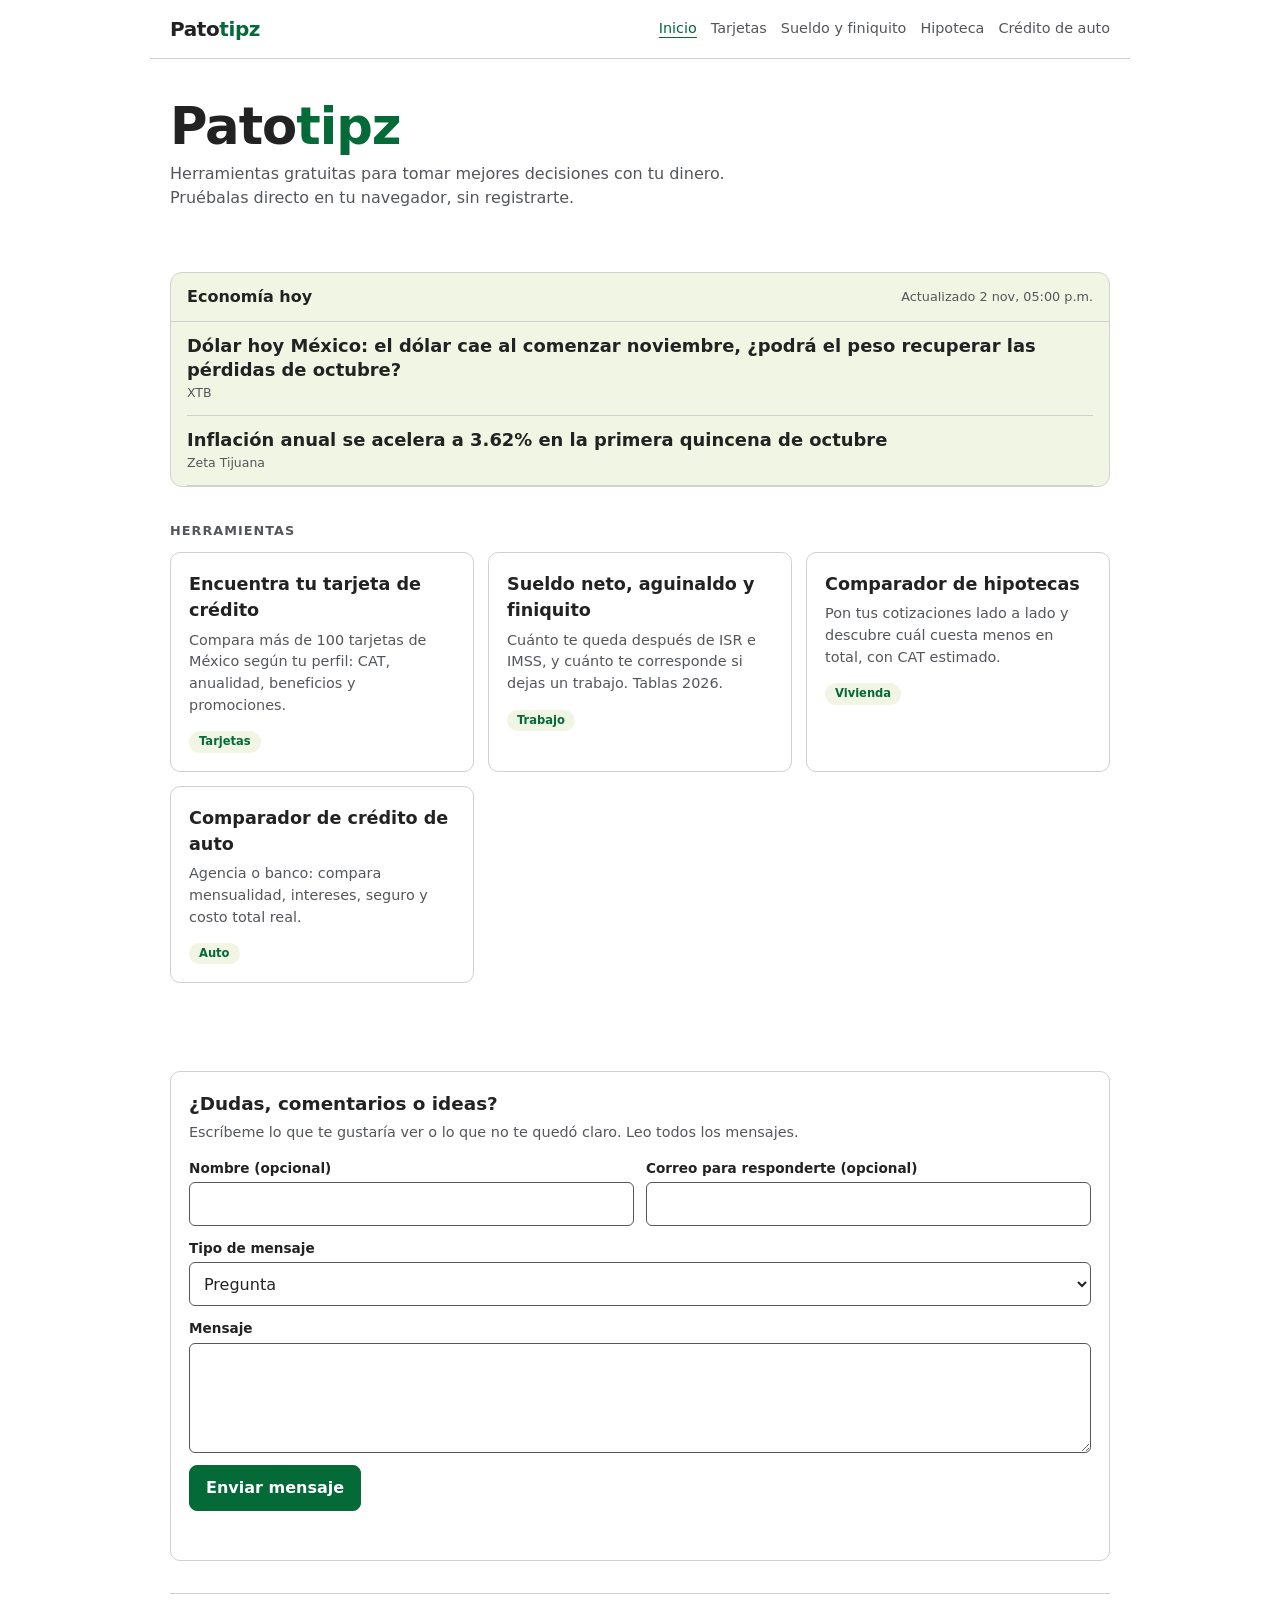
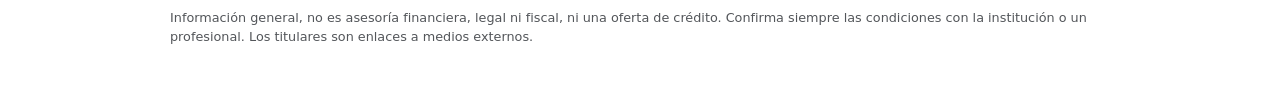
==== index.html @ 2246d5e2 "Add files via upload" ====
<!DOCTYPE html>
<html lang="es">
<head>
<meta charset="utf-8">
<meta name="viewport" content="width=device-width, initial-scale=1">
<title>Patotipz</title>
<meta name="description" content="Herramientas gratuitas de finanzas personales para México: tarjetas de crédito, sueldo neto, finiquito, hipoteca y crédito de auto.">
<link rel="stylesheet" href="assets/site.css">
<link rel="stylesheet" href="assets/widgets.css">
<style>
.hero{padding:10px 0 6px}
.hero h1{font-size:clamp(2.1rem,6vw,3.2rem)}
.hero h1 span{color:var(--deep)}
.sec{margin:34px 0 0}
.sec>h2{font-size:.8rem;text-transform:uppercase;letter-spacing:.08em;color:var(--muted);margin:0 0 12px}
.grid{display:grid;gap:14px;grid-template-columns:repeat(auto-fill,minmax(250px,1fr))}
a.tool{display:block;border:1px solid var(--line);border-radius:10px;padding:18px;text-decoration:none;color:inherit;background:var(--bg);transition:border-color .15s,transform .15s}
a.tool:hover{border-color:var(--deep);transform:translateY(-2px)}
a.tool h3{margin:0 0 6px;font-size:1.1rem}
a.tool p{margin:0 0 12px;color:var(--muted);font-size:.9rem}
.news{border:1px solid var(--line);border-radius:12px;background:var(--surface);overflow:hidden}
.news-h{display:flex;align-items:center;justify-content:space-between;gap:10px;flex-wrap:wrap;padding:12px 16px;border-bottom:1px solid var(--line)}
.news-h h2{margin:0;font-size:1rem}
.news-h .meta{display:flex;align-items:center;gap:12px;flex-wrap:wrap;font-size:.8rem;color:var(--muted)}
.news-h .btn{padding:4px 12px;min-height:36px;font-size:.85rem}
.prompter{height:230px;overflow:hidden;position:relative;padding:0 16px;-webkit-mask-image:linear-gradient(transparent,#000 14%,#000 86%,transparent);mask-image:linear-gradient(transparent,#000 14%,#000 86%,transparent)}
.prompter ul{list-style:none;margin:0;padding:0;animation:pscroll var(--dur,60s) linear infinite}
.prompter.paused ul,.prompter:hover ul,.prompter:focus-within ul{animation-play-state:paused}
@keyframes pscroll{from{transform:translateY(0)}to{transform:translateY(-50%)}}
.prompter li{padding:12px 0;border-bottom:1px solid var(--line)}
.prompter a{font-size:1.12rem;font-weight:600;text-decoration:none;color:var(--ink);line-height:1.35;display:block}
.prompter a:hover{color:var(--deep);text-decoration:underline}
.prompter small{display:block;color:var(--muted);font-size:.78rem;margin-top:2px}
@media (prefers-reduced-motion:reduce){.prompter{height:auto;max-height:260px;overflow-y:auto;-webkit-mask-image:none;mask-image:none}.prompter ul[aria-hidden=true]{display:none}}
</style>
</head>
<body>
<header class="site-h">
  <a class="brand" href="index.html">Pato<span>tipz</span></a>
  <nav aria-label="Principal">
    <a href="index.html" aria-current="page">Inicio</a><a href="tarjetas.html">Tarjetas</a><a href="sueldo.html">Sueldo y finiquito</a><a href="hipoteca.html">Hipoteca</a><a href="auto.html">Crédito de auto</a>
  </nav>
</header>
<main>
  <div class="hero">
    <h1>Pato<span>tipz</span></h1>
    <p class="lead">Herramientas gratuitas para tomar mejores decisiones con tu dinero. Pruébalas directo en tu navegador, sin registrarte.</p>
  </div>

  <section class="sec" aria-labelledby="news-t">
    <div class="news">
      <div class="news-h">
        <h2 id="news-t">Economía hoy</h2>
        <div class="meta"><span id="news-upd">Cargando titulares…</span><button class="btn ghost" id="news-toggle" type="button" aria-pressed="false">Pausar</button></div>
      </div>
      <div class="prompter" id="prompter" role="region" aria-label="Titulares de economía en México"></div>
    </div>
  </section>

  <section class="sec" aria-labelledby="tools-t">
    <h2 id="tools-t">Herramientas</h2>
    <div class="grid">
      <a class="tool" href="tarjetas.html"><h3>Encuentra tu tarjeta de crédito</h3><p>Compara más de 100 tarjetas de México según tu perfil: CAT, anualidad, beneficios y promociones.</p><span class="tag">Tarjetas</span></a>
      <a class="tool" href="sueldo.html"><h3>Sueldo neto, aguinaldo y finiquito</h3><p>Cuánto te queda después de ISR e IMSS, y cuánto te corresponde si dejas un trabajo. Tablas 2026.</p><span class="tag">Trabajo</span></a>
      <a class="tool" href="hipoteca.html"><h3>Comparador de hipotecas</h3><p>Pon tus cotizaciones lado a lado y descubre cuál cuesta menos en total, con CAT estimado.</p><span class="tag">Vivienda</span></a>
      <a class="tool" href="auto.html"><h3>Comparador de crédito de auto</h3><p>Agencia o banco: compara mensualidad, intereses, seguro y costo total real.</p><span class="tag">Auto</span></a>
    </div>
  </section>
</main>
<div id="comments"></div>
<footer class="site-f"><p>Información general, no es asesoría financiera, legal ni fiscal, ni una oferta de crédito. Confirma siempre las condiciones con la institución o un profesional. Los titulares son enlaces a medios externos.</p></footer>
<script src="assets/config.js"></script>
<script src="assets/site.js"></script>
<script>
(function () {
  var box = document.getElementById('prompter'), upd = document.getElementById('news-upd'), tg = document.getElementById('news-toggle');
  function fmt(iso) { var d = new Date(iso); return isNaN(d) ? '' : d.toLocaleString('es-MX', { day: 'numeric', month: 'short', hour: '2-digit', minute: '2-digit' }); }
  function list(items, hidden) {
    var ul = PTZ.el('ul', hidden ? { 'aria-hidden': 'true' } : {});
    items.forEach(function (n) {
      var url = /^https?:\/\//.test(n.url) ? n.url : '#';
      var a = PTZ.el('a', { href: url, target: '_blank', rel: 'noopener noreferrer', text: n.title });
      if (hidden) a.tabIndex = -1;
      var meta = [n.source, n.published ? fmt(n.published) : ''].filter(Boolean).join(' · ');
      ul.appendChild(PTZ.el('li', {}, [a, PTZ.el('small', { text: meta })]));
    });
    return ul;
  }
  function paint(data) {
    var items = (data && data.items) || [];
    if (!items.length) { upd.textContent = 'Sin titulares por ahora'; return; }
    box.textContent = '';
    upd.textContent = data.updated ? 'Actualizado ' + fmt(data.updated) : '';
    if (items.length < 4) { box.style.height = 'auto'; box.style.webkitMaskImage = 'none'; box.style.maskImage = 'none'; var one = list(items, false); one.style.animation = 'none'; box.appendChild(one); tg.hidden = true; return; }
    box.appendChild(list(items, false)); box.appendChild(list(items, true));
    box.querySelectorAll('ul').forEach(function (u) { u.style.setProperty('--dur', Math.max(40, items.length * 7) + 's'); });
    // un solo bloque de animación: ambos <ul> se mueven juntos dentro de un contenedor
    var wrap = PTZ.el('div', { style: 'animation:inherit' });
    var uls = Array.prototype.slice.call(box.querySelectorAll('ul')); uls.forEach(function (u) { u.style.animation = 'none'; wrap.appendChild(u); });
    wrap.className = 'scroller'; box.appendChild(wrap);
    wrap.style.animation = 'pscroll ' + Math.max(40, items.length * 7) + 's linear infinite';
    upd.textContent = data.updated ? 'Actualizado ' + fmt(data.updated) : '';
  }
  fetch('data/news.json', { cache: 'no-store' }).then(function (r) { if (!r.ok) throw 0; return r.json(); }).then(paint)
    .catch(function () { upd.textContent = 'No se pudieron cargar los titulares'; });
  tg.addEventListener('click', function () {
    var p = box.classList.toggle('paused'); tg.setAttribute('aria-pressed', p); tg.textContent = p ? 'Reanudar' : 'Pausar';
    var s = box.querySelector('.scroller'); if (s) s.style.animationPlayState = p ? 'paused' : 'running';
  });
  box.addEventListener('mouseenter', function () { var s = box.querySelector('.scroller'); if (s) s.style.animationPlayState = 'paused'; });
  box.addEventListener('mouseleave', function () { var s = box.querySelector('.scroller'); if (s && !box.classList.contains('paused')) s.style.animationPlayState = 'running'; });
  box.addEventListener('focusin', function () { var s = box.querySelector('.scroller'); if (s) s.style.animationPlayState = 'paused'; });
  box.addEventListener('focusout', function () { var s = box.querySelector('.scroller'); if (s && !box.classList.contains('paused')) s.style.animationPlayState = 'running'; });
  PTZ.mountComments(document.getElementById('comments'), 'Inicio');
})();
</script>
</body>
</html>
---- assets/site.css ----
:root{--bg:#FFFFFF;--surface:#F1F6E4;--panel:#F7F7F5;--ink:#222222;--muted:#53565A;--line:#D0D0CE;--deep:#046A38;--green:#86BC25;--focus:#0076A8;--warn:#8A4B00;--warn-bg:#FFF4E0;--bad:#B3261E;--c1:#046A38;--c2:#0076A8;--c3:#C25B00;--c4:#6B5CA5;color-scheme:light}
@media (prefers-color-scheme:dark){:root{--bg:#0F1A12;--surface:#16251A;--ink:#E6E6E6;--muted:#A7A8AA;--line:#2B3B2F;--deep:#86BC25;--focus:#62B5E5;--warn:#FFC978;--warn-bg:#2B2210;--bad:#FF8A80;--c1:#86BC25;--c2:#62B5E5;--c3:#FFB066;--c4:#B7A8F0;color-scheme:dark}}
*,*::before,*::after{box-sizing:border-box}
html,body{margin:0;background:var(--bg);color:var(--ink);font-family:Aptos,"Segoe UI",system-ui,-apple-system,Helvetica,Arial,sans-serif;line-height:1.5}
a{color:var(--deep)}
a:focus-visible,button:focus-visible,input:focus-visible,select:focus-visible,textarea:focus-visible,summary:focus-visible{outline:2px solid var(--focus);outline-offset:2px}
.site-h{display:flex;align-items:center;justify-content:space-between;gap:12px;flex-wrap:wrap;max-width:980px;margin:0 auto;padding:14px 20px;border-bottom:1px solid var(--line)}
.brand{font-weight:800;font-size:1.25rem;text-decoration:none;color:var(--ink);letter-spacing:-.02em}
.brand span{color:var(--deep)}
.site-h nav{display:flex;gap:4px 14px;flex-wrap:wrap;font-size:.9rem}
.site-h nav a{color:var(--muted);text-decoration:none;padding:4px 0}
.site-h nav a:hover,.site-h nav a[aria-current="page"]{color:var(--deep);text-decoration:underline;text-underline-offset:4px}
main{max-width:980px;margin:0 auto;padding:28px 20px 56px}
h1{font-size:clamp(1.6rem,4vw,2.2rem);line-height:1.15;margin:0 0 6px;letter-spacing:-.02em}
h2{font-size:1.15rem;margin:0 0 10px}
.lead{color:var(--muted);margin:0 0 22px;max-width:62ch}
.tabs{display:flex;gap:6px;flex-wrap:wrap;margin:0 0 18px;border-bottom:1px solid var(--line)}
.tabs button{font:inherit;background:none;border:0;border-bottom:3px solid transparent;padding:10px 14px;cursor:pointer;color:var(--muted);font-weight:600;min-height:44px}
.tabs button[aria-selected="true"]{color:var(--deep);border-bottom-color:var(--deep)}
.grid2{display:grid;gap:20px;grid-template-columns:minmax(0,1fr) minmax(0,1.1fr);align-items:start}
@media (max-width:760px){.grid2{grid-template-columns:1fr}}
.card{border:1px solid var(--line);border-radius:10px;padding:18px;background:var(--bg)}
.card.soft{background:var(--surface);border-color:transparent}
.field{display:flex;flex-direction:column;gap:4px;margin:0 0 12px}
.field label,.field .lab{font-size:.85rem;font-weight:600}
.field small{color:var(--muted);font-size:.78rem}
input[type=number],input[type=text],input[type=email],input[type=date],select,textarea{font:inherit;color:var(--ink);background:var(--bg);border:1px solid var(--muted);border-radius:6px;padding:9px 10px;min-height:44px;width:100%}
textarea{min-height:110px;resize:vertical}
.row2{display:grid;grid-template-columns:1fr 1fr;gap:12px}
@media (max-width:420px){.row2{grid-template-columns:1fr}}
.btn{font:inherit;font-weight:700;border:1px solid var(--deep);background:var(--deep);color:#fff;border-radius:8px;padding:10px 16px;cursor:pointer;min-height:44px}
@media (prefers-color-scheme:dark){.btn{color:#0F1A12}}
.btn.ghost{background:transparent;color:var(--deep)}
.btn:disabled{opacity:.6;cursor:not-allowed}
.big{font-size:clamp(1.8rem,5vw,2.4rem);font-weight:800;color:var(--deep);letter-spacing:-.02em;line-height:1.1}
.kpi-l{font-size:.8rem;color:var(--muted);text-transform:uppercase;letter-spacing:.06em;font-weight:600}
table.t{width:100%;border-collapse:collapse;font-size:.92rem}
table.t th,table.t td{padding:8px 6px;border-bottom:1px solid var(--line);text-align:left;vertical-align:top}
table.t td.n,table.t th.n{text-align:right;font-variant-numeric:tabular-nums;white-space:nowrap}
table.t tr.tot td,table.t tr.tot th{font-weight:800;border-top:2px solid var(--ink);border-bottom:0}
table.t tr.neg td.n{color:var(--bad)}
table.t th[scope=col]{font-size:.8rem;color:var(--muted);font-weight:700}
.tbl-wrap{overflow-x:auto}
.note{font-size:.82rem;color:var(--muted);margin:12px 0 0}
.warn{background:var(--warn-bg);color:var(--warn);border-radius:8px;padding:10px 12px;font-size:.85rem;margin:0 0 14px}
.tag{display:inline-block;font-size:.72rem;background:var(--surface);color:var(--deep);border-radius:999px;padding:2px 10px;font-weight:700}
.tag.best{background:var(--deep);color:#fff}
@media (prefers-color-scheme:dark){.tag.best{color:#0F1A12}}
.actions{display:flex;gap:10px;flex-wrap:wrap;margin-top:14px}
.hidden{display:none!important}
.offers{display:grid;gap:14px;grid-template-columns:repeat(auto-fit,minmax(250px,1fr));margin:0 0 20px}
.offers .card h2{display:flex;justify-content:space-between;align-items:center;gap:8px}
.bars{display:grid;gap:10px;margin:14px 0}
.bar{display:flex;height:26px;border-radius:5px;overflow:hidden;background:var(--line)}
.bar i{display:block;height:100%}
.bar-l{font-size:.82rem;font-weight:600;margin-bottom:3px}
.legend{display:flex;gap:6px 16px;flex-wrap:wrap;font-size:.8rem;color:var(--muted)}
.legend b{display:inline-block;width:12px;height:12px;border-radius:2px;margin-right:5px;vertical-align:-1px}
details.ref{border:1px solid var(--line);border-radius:10px;padding:12px 16px;margin:20px 0}
details.ref summary{cursor:pointer;font-weight:700}
footer.site-f{max-width:980px;margin:0 auto;padding:0 20px 40px;color:var(--muted);font-size:.8rem}
footer.site-f p{border-top:1px solid var(--line);padding-top:14px;margin:0}
@media (prefers-reduced-motion:reduce){*{animation:none!important;transition:none!important}}
---- assets/widgets.css ----
/* Widgets compartidos (comentarios y ventana de correo). Prefijo ptz- para no chocar con estilos de cada página. */
.ptz-box{--w-bg:#fff;--w-ink:#222;--w-muted:#53565A;--w-line:#D0D0CE;--w-deep:#046A38;--w-focus:#0076A8;--w-ok:#046A38;--w-err:#B3261E;max-width:980px;margin:32px auto;padding:0 20px;color:var(--w-ink);font-family:Aptos,"Segoe UI",system-ui,-apple-system,Helvetica,Arial,sans-serif}
@media (prefers-color-scheme:dark){.ptz-box{--w-bg:#0F1A12;--w-ink:#E6E6E6;--w-muted:#A7A8AA;--w-line:#2B3B2F;--w-deep:#86BC25;--w-focus:#62B5E5;--w-ok:#86BC25;--w-err:#FF8A80}}
.ptz-card{border:1px solid var(--w-line);border-radius:10px;padding:18px;background:var(--w-bg)}
.ptz-card h2{margin:0 0 4px;font-size:1.15rem}
.ptz-card p.ptz-sub{margin:0 0 14px;color:var(--w-muted);font-size:.9rem}
.ptz-f{display:flex;flex-direction:column;gap:4px;margin:0 0 12px}
.ptz-f label{font-size:.85rem;font-weight:600}
.ptz-f input,.ptz-f select,.ptz-f textarea,.ptz-dlg input[type=email]{font:inherit;color:var(--w-ink);background:var(--w-bg);border:1px solid var(--w-muted);border-radius:6px;padding:9px 10px;min-height:44px;width:100%}
.ptz-f textarea{min-height:110px;resize:vertical}
.ptz-r{display:grid;gap:12px;grid-template-columns:1fr 1fr}
@media (max-width:560px){.ptz-r{grid-template-columns:1fr}}
.ptz-b{font:inherit;font-weight:700;border:1px solid var(--w-deep);background:var(--w-deep);color:#fff;border-radius:8px;padding:10px 16px;cursor:pointer;min-height:44px}
@media (prefers-color-scheme:dark){.ptz-b{color:#0F1A12}}
.ptz-b.ghost{background:transparent;color:var(--w-deep)}
.ptz-b:disabled{opacity:.6;cursor:not-allowed}
.ptz-box :focus-visible,.ptz-dlg :focus-visible{outline:2px solid var(--w-focus);outline-offset:2px}
.ptz-msg{margin:12px 0 0;font-size:.9rem;min-height:1.3em}
.ptz-msg.ok{color:var(--w-ok)}.ptz-msg.err{color:var(--w-err)}
.ptz-hp{position:absolute;left:-9999px;width:1px;height:1px;overflow:hidden}
.ptz-chk{display:flex;gap:8px;align-items:flex-start;font-size:.85rem;margin:6px 0 12px}
.ptz-chk input{margin-top:3px;width:18px;height:18px;flex:none}
dialog.ptz-dlg{border:1px solid var(--w-line,#D0D0CE);border-radius:12px;padding:20px;max-width:440px;width:calc(100% - 32px);background:#fff;color:#222;font-family:Aptos,"Segoe UI",system-ui,sans-serif;--w-bg:#fff;--w-ink:#222;--w-muted:#53565A;--w-line:#D0D0CE;--w-deep:#046A38;--w-focus:#0076A8;--w-ok:#046A38;--w-err:#B3261E}
@media (prefers-color-scheme:dark){dialog.ptz-dlg{background:#0F1A12;color:#E6E6E6;--w-bg:#0F1A12;--w-ink:#E6E6E6;--w-muted:#A7A8AA;--w-line:#2B3B2F;--w-deep:#86BC25;--w-focus:#62B5E5;--w-ok:#86BC25;--w-err:#FF8A80}}
dialog.ptz-dlg::backdrop{background:rgba(0,0,0,.5)}
.ptz-dlg h2{margin:0 0 6px;font-size:1.15rem}
.ptz-dlg p{margin:0 0 12px;font-size:.9rem;color:var(--w-muted)}
.ptz-dlg .ptz-acts{display:flex;gap:10px;flex-wrap:wrap;margin-top:6px}
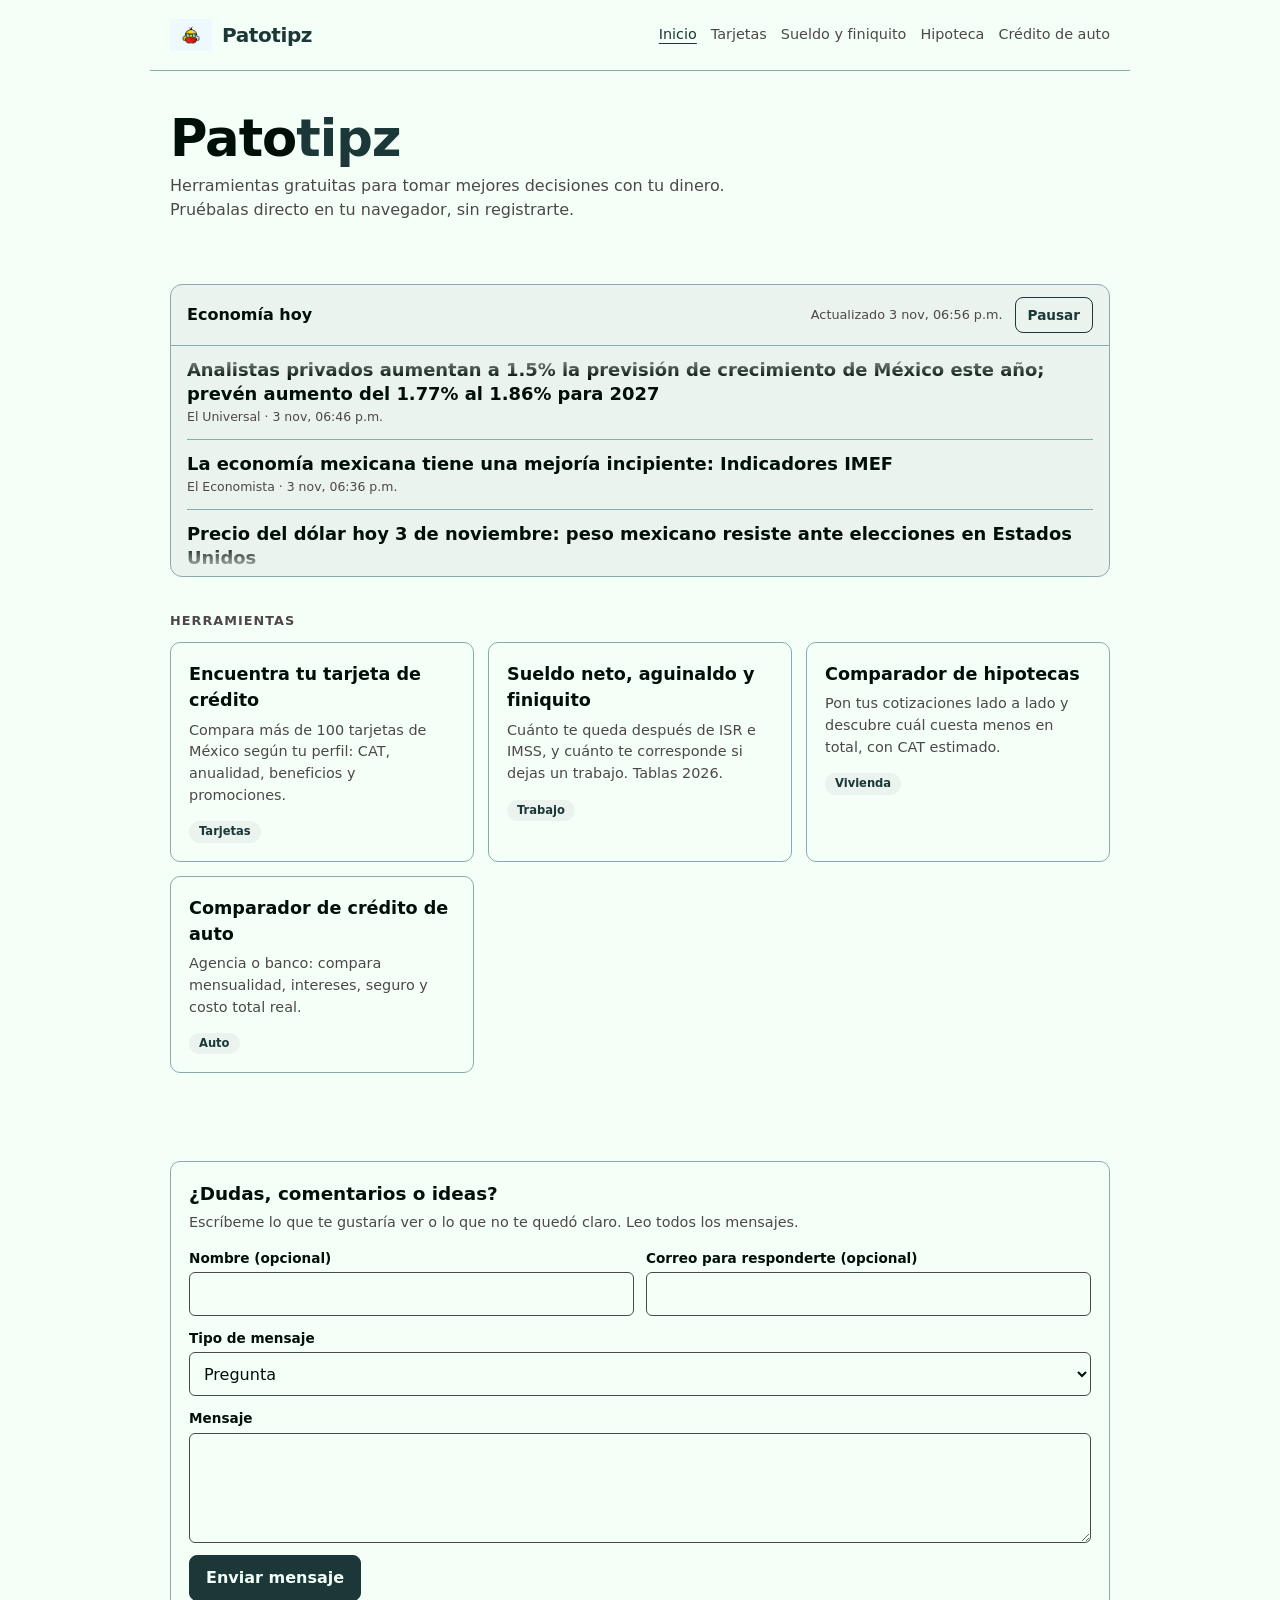
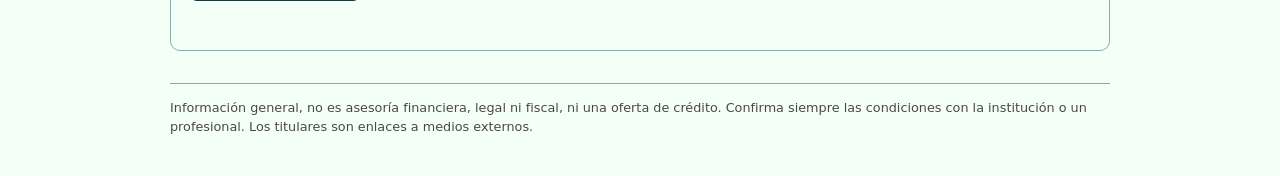
==== commit ffd97946: "Update header with logo and navigation links" ====
--- a/index.html
+++ b/index.html
@@ -36,9 +36,17 @@
 </head>
 <body>
 <header class="site-h">
-  <a class="brand" href="index.html">Pato<span>tipz</span></a>
+  <a class="brand" href="index.html">
+    <img src="assets/duck.png" alt="PatoTipz Logo" class="brand-logo">
+    <span>Pato<span>tipz</span></span>
+  </a>
+
   <nav aria-label="Principal">
-    <a href="index.html" aria-current="page">Inicio</a><a href="tarjetas.html">Tarjetas</a><a href="sueldo.html">Sueldo y finiquito</a><a href="hipoteca.html">Hipoteca</a><a href="auto.html">Crédito de auto</a>
+    <a href="index.html" aria-current="page">Inicio</a>
+    <a href="tarjetas.html">Tarjetas</a>
+    <a href="sueldo.html">Sueldo y finiquito</a>
+    <a href="hipoteca.html">Hipoteca</a>
+    <a href="auto.html">Crédito de auto</a>
   </nav>
 </header>
 <main>
--- a/assets/site.css
+++ b/assets/site.css
@@ -1,63 +1,421 @@
-:root{--bg:#FFFFFF;--surface:#F1F6E4;--panel:#F7F7F5;--ink:#222222;--muted:#53565A;--line:#D0D0CE;--deep:#046A38;--green:#86BC25;--focus:#0076A8;--warn:#8A4B00;--warn-bg:#FFF4E0;--bad:#B3261E;--c1:#046A38;--c2:#0076A8;--c3:#C25B00;--c4:#6B5CA5;color-scheme:light}
-@media (prefers-color-scheme:dark){:root{--bg:#0F1A12;--surface:#16251A;--ink:#E6E6E6;--muted:#A7A8AA;--line:#2B3B2F;--deep:#86BC25;--focus:#62B5E5;--warn:#FFC978;--warn-bg:#2B2210;--bad:#FF8A80;--c1:#86BC25;--c2:#62B5E5;--c3:#FFB066;--c4:#B7A8F0;color-scheme:dark}}
-*,*::before,*::after{box-sizing:border-box}
-html,body{margin:0;background:var(--bg);color:var(--ink);font-family:Aptos,"Segoe UI",system-ui,-apple-system,Helvetica,Arial,sans-serif;line-height:1.5}
-a{color:var(--deep)}
-a:focus-visible,button:focus-visible,input:focus-visible,select:focus-visible,textarea:focus-visible,summary:focus-visible{outline:2px solid var(--focus);outline-offset:2px}
-.site-h{display:flex;align-items:center;justify-content:space-between;gap:12px;flex-wrap:wrap;max-width:980px;margin:0 auto;padding:14px 20px;border-bottom:1px solid var(--line)}
-.brand{font-weight:800;font-size:1.25rem;text-decoration:none;color:var(--ink);letter-spacing:-.02em}
-.brand span{color:var(--deep)}
-.site-h nav{display:flex;gap:4px 14px;flex-wrap:wrap;font-size:.9rem}
-.site-h nav a{color:var(--muted);text-decoration:none;padding:4px 0}
-.site-h nav a:hover,.site-h nav a[aria-current="page"]{color:var(--deep);text-decoration:underline;text-underline-offset:4px}
-main{max-width:980px;margin:0 auto;padding:28px 20px 56px}
-h1{font-size:clamp(1.6rem,4vw,2.2rem);line-height:1.15;margin:0 0 6px;letter-spacing:-.02em}
-h2{font-size:1.15rem;margin:0 0 10px}
-.lead{color:var(--muted);margin:0 0 22px;max-width:62ch}
-.tabs{display:flex;gap:6px;flex-wrap:wrap;margin:0 0 18px;border-bottom:1px solid var(--line)}
-.tabs button{font:inherit;background:none;border:0;border-bottom:3px solid transparent;padding:10px 14px;cursor:pointer;color:var(--muted);font-weight:600;min-height:44px}
-.tabs button[aria-selected="true"]{color:var(--deep);border-bottom-color:var(--deep)}
-.grid2{display:grid;gap:20px;grid-template-columns:minmax(0,1fr) minmax(0,1.1fr);align-items:start}
-@media (max-width:760px){.grid2{grid-template-columns:1fr}}
-.card{border:1px solid var(--line);border-radius:10px;padding:18px;background:var(--bg)}
-.card.soft{background:var(--surface);border-color:transparent}
-.field{display:flex;flex-direction:column;gap:4px;margin:0 0 12px}
-.field label,.field .lab{font-size:.85rem;font-weight:600}
-.field small{color:var(--muted);font-size:.78rem}
-input[type=number],input[type=text],input[type=email],input[type=date],select,textarea{font:inherit;color:var(--ink);background:var(--bg);border:1px solid var(--muted);border-radius:6px;padding:9px 10px;min-height:44px;width:100%}
-textarea{min-height:110px;resize:vertical}
-.row2{display:grid;grid-template-columns:1fr 1fr;gap:12px}
-@media (max-width:420px){.row2{grid-template-columns:1fr}}
-.btn{font:inherit;font-weight:700;border:1px solid var(--deep);background:var(--deep);color:#fff;border-radius:8px;padding:10px 16px;cursor:pointer;min-height:44px}
-@media (prefers-color-scheme:dark){.btn{color:#0F1A12}}
-.btn.ghost{background:transparent;color:var(--deep)}
-.btn:disabled{opacity:.6;cursor:not-allowed}
-.big{font-size:clamp(1.8rem,5vw,2.4rem);font-weight:800;color:var(--deep);letter-spacing:-.02em;line-height:1.1}
-.kpi-l{font-size:.8rem;color:var(--muted);text-transform:uppercase;letter-spacing:.06em;font-weight:600}
-table.t{width:100%;border-collapse:collapse;font-size:.92rem}
-table.t th,table.t td{padding:8px 6px;border-bottom:1px solid var(--line);text-align:left;vertical-align:top}
-table.t td.n,table.t th.n{text-align:right;font-variant-numeric:tabular-nums;white-space:nowrap}
-table.t tr.tot td,table.t tr.tot th{font-weight:800;border-top:2px solid var(--ink);border-bottom:0}
-table.t tr.neg td.n{color:var(--bad)}
-table.t th[scope=col]{font-size:.8rem;color:var(--muted);font-weight:700}
-.tbl-wrap{overflow-x:auto}
-.note{font-size:.82rem;color:var(--muted);margin:12px 0 0}
-.warn{background:var(--warn-bg);color:var(--warn);border-radius:8px;padding:10px 12px;font-size:.85rem;margin:0 0 14px}
-.tag{display:inline-block;font-size:.72rem;background:var(--surface);color:var(--deep);border-radius:999px;padding:2px 10px;font-weight:700}
-.tag.best{background:var(--deep);color:#fff}
-@media (prefers-color-scheme:dark){.tag.best{color:#0F1A12}}
-.actions{display:flex;gap:10px;flex-wrap:wrap;margin-top:14px}
-.hidden{display:none!important}
-.offers{display:grid;gap:14px;grid-template-columns:repeat(auto-fit,minmax(250px,1fr));margin:0 0 20px}
-.offers .card h2{display:flex;justify-content:space-between;align-items:center;gap:8px}
-.bars{display:grid;gap:10px;margin:14px 0}
-.bar{display:flex;height:26px;border-radius:5px;overflow:hidden;background:var(--line)}
-.bar i{display:block;height:100%}
-.bar-l{font-size:.82rem;font-weight:600;margin-bottom:3px}
-.legend{display:flex;gap:6px 16px;flex-wrap:wrap;font-size:.8rem;color:var(--muted)}
-.legend b{display:inline-block;width:12px;height:12px;border-radius:2px;margin-right:5px;vertical-align:-1px}
-details.ref{border:1px solid var(--line);border-radius:10px;padding:12px 16px;margin:20px 0}
-details.ref summary{cursor:pointer;font-weight:700}
-footer.site-f{max-width:980px;margin:0 auto;padding:0 20px 40px;color:var(--muted);font-size:.8rem}
-footer.site-f p{border-top:1px solid var(--line);padding-top:14px;margin:0}
-@media (prefers-reduced-motion:reduce){*{animation:none!important;transition:none!important}}
+:root {
+  --bg: #F4FFF8;
+  --surface: #EAF3EE;
+  --panel: #FFFFFF;
+  --ink: #000F08;
+  --muted: #4D4847;
+  --line: #8BAAAD;
+  --deep: #1C3738;
+  --green: #8BAAAD;
+  --focus: #1C3738;
+  --warn: #805000;
+  --warn-bg: #FFF2D9;
+  --bad: #B3261E;
+  --c1: #1C3738;
+  --c2: #8BAAAD;
+  --c3: #4D4847;
+  --c4: #000F08;
+  --button-ink: #F4FFF8;
+  --tag-ink: #F4FFF8;
+  color-scheme: light;
+}
+
+@media (prefers-color-scheme: dark) {
+  :root {
+    --bg: #000F08;
+    --surface: #1C3738;
+    --panel: #1C3738;
+    --ink: #F4FFF8;
+    --muted: #8BAAAD;
+    --line: #4D4847;
+    --deep: #8BAAAD;
+    --green: #8BAAAD;
+    --focus: #F4FFF8;
+    --warn: #FFD08A;
+    --warn-bg: #332714;
+    --bad: #FF8A80;
+    --c1: #8BAAAD;
+    --c2: #F4FFF8;
+    --c3: #B8A49B;
+    --c4: #4D4847;
+    --button-ink: #000F08;
+    --tag-ink: #000F08;
+    color-scheme: dark;
+  }
+}
+
+*, *::before, *::after {
+  box-sizing: border-box;
+}
+
+html, body {
+  margin: 0;
+  background: var(--bg);
+  color: var(--ink);
+  font-family: Aptos, "Segoe UI", system-ui, -apple-system, Helvetica, Arial, sans-serif;
+  line-height: 1.5;
+}
+
+a { color: var(--deep); }
+
+a:focus-visible, button:focus-visible, input:focus-visible,
+select:focus-visible, textarea:focus-visible, summary:focus-visible {
+  outline: 2px solid var(--focus);
+  outline-offset: 2px;
+}
+
+.site-h {
+  display: flex;
+  align-items: center;
+  justify-content: space-between;
+  gap: 12px;
+  flex-wrap: wrap;
+  max-width: 980px;
+  margin: 0 auto;
+  padding: 14px 20px;
+  border-bottom: 1px solid var(--line);
+}
+
+.brand {
+  display: flex;
+  align-items: center;
+  gap: 10px;
+  font-weight: 800;
+  font-size: 1.25rem;
+  text-decoration: none;
+  color: var(--ink);
+  letter-spacing: -.02em;
+}
+
+.brand span {
+  color: var(--deep);
+}
+
+.brand-logo {
+  width: 42px;
+  height: 42px;
+  object-fit: contain;
+  display: block;
+}
+
+.site-h nav {
+  display: flex;
+  gap: 4px 14px;
+  flex-wrap: wrap;
+  font-size: .9rem;
+}
+
+.site-h nav a {
+  color: var(--muted);
+  text-decoration: none;
+  padding: 4px 0;
+}
+
+.site-h nav a:hover,
+.site-h nav a[aria-current="page"] {
+  color: var(--deep);
+  text-decoration: underline;
+  text-underline-offset: 4px;
+}
+
+main {
+  max-width: 980px;
+  margin: 0 auto;
+  padding: 28px 20px 56px;
+}
+
+h1 {
+  font-size: clamp(1.6rem, 4vw, 2.2rem);
+  line-height: 1.15;
+  margin: 0 0 6px;
+  letter-spacing: -.02em;
+}
+
+h2 { font-size: 1.15rem; margin: 0 0 10px; }
+
+.lead {
+  color: var(--muted);
+  margin: 0 0 22px;
+  max-width: 62ch;
+}
+
+.tabs {
+  display: flex;
+  gap: 6px;
+  flex-wrap: wrap;
+  margin: 0 0 18px;
+  border-bottom: 1px solid var(--line);
+}
+
+.tabs button {
+  font: inherit;
+  background: none;
+  border: 0;
+  border-bottom: 3px solid transparent;
+  padding: 10px 14px;
+  cursor: pointer;
+  color: var(--muted);
+  font-weight: 600;
+  min-height: 44px;
+}
+
+.tabs button[aria-selected="true"] {
+  color: var(--deep);
+  border-bottom-color: var(--deep);
+}
+
+.grid2 {
+  display: grid;
+  gap: 20px;
+  grid-template-columns: minmax(0, 1fr) minmax(0, 1.1fr);
+  align-items: start;
+}
+
+@media (max-width: 760px) {
+  .grid2 { grid-template-columns: 1fr; }
+}
+
+.card {
+  border: 1px solid var(--line);
+  border-radius: 10px;
+  padding: 18px;
+  background: var(--panel);
+}
+
+.card.soft {
+  background: var(--surface);
+  border-color: transparent;
+}
+
+.field {
+  display: flex;
+  flex-direction: column;
+  gap: 4px;
+  margin: 0 0 12px;
+}
+
+.field label, .field .lab {
+  font-size: .85rem;
+  font-weight: 600;
+}
+
+.field small {
+  color: var(--muted);
+  font-size: .78rem;
+}
+
+input[type=number], input[type=text], input[type=email],
+input[type=date], select, textarea {
+  font: inherit;
+  color: var(--ink);
+  background: var(--panel);
+  border: 1px solid var(--muted);
+  border-radius: 6px;
+  padding: 9px 10px;
+  min-height: 44px;
+  width: 100%;
+}
+
+textarea { min-height: 110px; resize: vertical; }
+
+.row2 {
+  display: grid;
+  grid-template-columns: 1fr 1fr;
+  gap: 12px;
+}
+
+@media (max-width: 420px) {
+  .row2 { grid-template-columns: 1fr; }
+}
+
+.btn {
+  font: inherit;
+  font-weight: 700;
+  border: 1px solid var(--deep);
+  background: var(--deep);
+  color: var(--button-ink);
+  border-radius: 8px;
+  padding: 10px 16px;
+  cursor: pointer;
+  min-height: 44px;
+}
+
+.btn.ghost {
+  background: transparent;
+  color: var(--deep);
+}
+
+.btn:disabled { opacity: .6; cursor: not-allowed; }
+
+.big {
+  font-size: clamp(1.8rem, 5vw, 2.4rem);
+  font-weight: 800;
+  color: var(--deep);
+  letter-spacing: -.02em;
+  line-height: 1.1;
+}
+
+.kpi-l {
+  font-size: .8rem;
+  color: var(--muted);
+  text-transform: uppercase;
+  letter-spacing: .06em;
+  font-weight: 600;
+}
+
+table.t {
+  width: 100%;
+  border-collapse: collapse;
+  font-size: .92rem;
+}
+
+table.t th, table.t td {
+  padding: 8px 6px;
+  border-bottom: 1px solid var(--line);
+  text-align: left;
+  vertical-align: top;
+}
+
+table.t td.n, table.t th.n {
+  text-align: right;
+  font-variant-numeric: tabular-nums;
+  white-space: nowrap;
+}
+
+table.t tr.tot td, table.t tr.tot th {
+  font-weight: 800;
+  border-top: 2px solid var(--ink);
+  border-bottom: 0;
+}
+
+table.t tr.neg td.n { color: var(--bad); }
+
+table.t th[scope=col] {
+  font-size: .8rem;
+  color: var(--muted);
+  font-weight: 700;
+}
+
+.tbl-wrap { overflow-x: auto; }
+
+.note {
+  font-size: .82rem;
+  color: var(--muted);
+  margin: 12px 0 0;
+}
+
+.warn {
+  background: var(--warn-bg);
+  color: var(--warn);
+  border-radius: 8px;
+  padding: 10px 12px;
+  font-size: .85rem;
+  margin: 0 0 14px;
+}
+
+.tag {
+  display: inline-block;
+  font-size: .72rem;
+  background: var(--surface);
+  color: var(--deep);
+  border-radius: 999px;
+  padding: 2px 10px;
+  font-weight: 700;
+}
+
+.tag.best {
+  background: var(--deep);
+  color: var(--tag-ink);
+}
+
+.actions {
+  display: flex;
+  gap: 10px;
+  flex-wrap: wrap;
+  margin-top: 14px;
+}
+
+.hidden { display: none !important; }
+
+.offers {
+  display: grid;
+  gap: 14px;
+  grid-template-columns: repeat(auto-fit, minmax(250px, 1fr));
+  margin: 0 0 20px;
+}
+
+.offers .card h2 {
+  display: flex;
+  justify-content: space-between;
+  align-items: center;
+  gap: 8px;
+}
+
+.bars {
+  display: grid;
+  gap: 10px;
+  margin: 14px 0;
+}
+
+.bar {
+  display: flex;
+  height: 26px;
+  border-radius: 5px;
+  overflow: hidden;
+  background: var(--line);
+}
+
+.bar i { display: block; height: 100%; }
+
+.bar-l {
+  font-size: .82rem;
+  font-weight: 600;
+  margin-bottom: 3px;
+}
+
+.legend {
+  display: flex;
+  gap: 6px 16px;
+  flex-wrap: wrap;
+  font-size: .8rem;
+  color: var(--muted);
+}
+
+.legend b {
+  display: inline-block;
+  width: 12px;
+  height: 12px;
+  border-radius: 2px;
+  margin-right: 5px;
+  vertical-align: -1px;
+}
+
+details.ref {
+  border: 1px solid var(--line);
+  border-radius: 10px;
+  padding: 12px 16px;
+  margin: 20px 0;
+}
+
+details.ref summary { cursor: pointer; font-weight: 700; }
+
+footer.site-f {
+  max-width: 980px;
+  margin: 0 auto;
+  padding: 0 20px 40px;
+  color: var(--muted);
+  font-size: .8rem;
+}
+
+footer.site-f p {
+  border-top: 1px solid var(--line);
+  padding-top: 14px;
+  margin: 0;
+}
+
+@media (prefers-reduced-motion: reduce) {
+  *, *::before, *::after {
+    animation: none !important;
+    transition: none !important;
+  }
+}
--- a/assets/widgets.css
+++ b/assets/widgets.css
@@ -1,28 +1,286 @@
-/* Widgets compartidos (comentarios y ventana de correo). Prefijo ptz- para no chocar con estilos de cada página. */
-.ptz-box{--w-bg:#fff;--w-ink:#222;--w-muted:#53565A;--w-line:#D0D0CE;--w-deep:#046A38;--w-focus:#0076A8;--w-ok:#046A38;--w-err:#B3261E;max-width:980px;margin:32px auto;padding:0 20px;color:var(--w-ink);font-family:Aptos,"Segoe UI",system-ui,-apple-system,Helvetica,Arial,sans-serif}
-@media (prefers-color-scheme:dark){.ptz-box{--w-bg:#0F1A12;--w-ink:#E6E6E6;--w-muted:#A7A8AA;--w-line:#2B3B2F;--w-deep:#86BC25;--w-focus:#62B5E5;--w-ok:#86BC25;--w-err:#FF8A80}}
-.ptz-card{border:1px solid var(--w-line);border-radius:10px;padding:18px;background:var(--w-bg)}
-.ptz-card h2{margin:0 0 4px;font-size:1.15rem}
-.ptz-card p.ptz-sub{margin:0 0 14px;color:var(--w-muted);font-size:.9rem}
-.ptz-f{display:flex;flex-direction:column;gap:4px;margin:0 0 12px}
-.ptz-f label{font-size:.85rem;font-weight:600}
-.ptz-f input,.ptz-f select,.ptz-f textarea,.ptz-dlg input[type=email]{font:inherit;color:var(--w-ink);background:var(--w-bg);border:1px solid var(--w-muted);border-radius:6px;padding:9px 10px;min-height:44px;width:100%}
-.ptz-f textarea{min-height:110px;resize:vertical}
-.ptz-r{display:grid;gap:12px;grid-template-columns:1fr 1fr}
-@media (max-width:560px){.ptz-r{grid-template-columns:1fr}}
-.ptz-b{font:inherit;font-weight:700;border:1px solid var(--w-deep);background:var(--w-deep);color:#fff;border-radius:8px;padding:10px 16px;cursor:pointer;min-height:44px}
-@media (prefers-color-scheme:dark){.ptz-b{color:#0F1A12}}
-.ptz-b.ghost{background:transparent;color:var(--w-deep)}
-.ptz-b:disabled{opacity:.6;cursor:not-allowed}
-.ptz-box :focus-visible,.ptz-dlg :focus-visible{outline:2px solid var(--w-focus);outline-offset:2px}
-.ptz-msg{margin:12px 0 0;font-size:.9rem;min-height:1.3em}
-.ptz-msg.ok{color:var(--w-ok)}.ptz-msg.err{color:var(--w-err)}
-.ptz-hp{position:absolute;left:-9999px;width:1px;height:1px;overflow:hidden}
-.ptz-chk{display:flex;gap:8px;align-items:flex-start;font-size:.85rem;margin:6px 0 12px}
-.ptz-chk input{margin-top:3px;width:18px;height:18px;flex:none}
-dialog.ptz-dlg{border:1px solid var(--w-line,#D0D0CE);border-radius:12px;padding:20px;max-width:440px;width:calc(100% - 32px);background:#fff;color:#222;font-family:Aptos,"Segoe UI",system-ui,sans-serif;--w-bg:#fff;--w-ink:#222;--w-muted:#53565A;--w-line:#D0D0CE;--w-deep:#046A38;--w-focus:#0076A8;--w-ok:#046A38;--w-err:#B3261E}
-@media (prefers-color-scheme:dark){dialog.ptz-dlg{background:#0F1A12;color:#E6E6E6;--w-bg:#0F1A12;--w-ink:#E6E6E6;--w-muted:#A7A8AA;--w-line:#2B3B2F;--w-deep:#86BC25;--w-focus:#62B5E5;--w-ok:#86BC25;--w-err:#FF8A80}}
-dialog.ptz-dlg::backdrop{background:rgba(0,0,0,.5)}
-.ptz-dlg h2{margin:0 0 6px;font-size:1.15rem}
-.ptz-dlg p{margin:0 0 12px;font-size:.9rem;color:var(--w-muted)}
-.ptz-dlg .ptz-acts{display:flex;gap:10px;flex-wrap:wrap;margin-top:6px}
+/* Widgets compartidos (comentarios y ventana de correo).
+   Prefijo ptz- para evitar conflictos con estilos de cada página. */
+
+.ptz-box {
+  --w-bg: #F4FFF8;
+  --w-surface: #EAF3EE;
+  --w-ink: #000F08;
+  --w-muted: #4D4847;
+  --w-line: #8BAAAD;
+  --w-deep: #1C3738;
+  --w-focus: #1C3738;
+  --w-ok: #1C3738;
+  --w-err: #B3261E;
+  --w-on-deep: #F4FFF8;
+
+  max-width: 980px;
+  margin: 32px auto;
+  padding: 0 20px;
+  color: var(--w-ink);
+  font-family: Aptos, "Segoe UI", system-ui, -apple-system, Helvetica, Arial, sans-serif;
+}
+
+/* AUTOMATIC DARK MODE */
+@media (prefers-color-scheme: dark) {
+  .ptz-box {
+    --w-bg: #000F08;
+    --w-surface: #1C3738;
+    --w-ink: #F4FFF8;
+    --w-muted: #8BAAAD;
+    --w-line: #4D4847;
+    --w-deep: #8BAAAD;
+    --w-focus: #F4FFF8;
+    --w-ok: #8BAAAD;
+    --w-err: #FF8A80;
+    --w-on-deep: #000F08;
+  }
+}
+
+/* MANUAL THEME SUPPORT */
+:root[data-theme="dark"] .ptz-box {
+  --w-bg: #000F08;
+  --w-surface: #1C3738;
+  --w-ink: #F4FFF8;
+  --w-muted: #8BAAAD;
+  --w-line: #4D4847;
+  --w-deep: #8BAAAD;
+  --w-focus: #F4FFF8;
+  --w-ok: #8BAAAD;
+  --w-err: #FF8A80;
+  --w-on-deep: #000F08;
+}
+
+:root[data-theme="light"] .ptz-box {
+  --w-bg: #F4FFF8;
+  --w-surface: #EAF3EE;
+  --w-ink: #000F08;
+  --w-muted: #4D4847;
+  --w-line: #8BAAAD;
+  --w-deep: #1C3738;
+  --w-focus: #1C3738;
+  --w-ok: #1C3738;
+  --w-err: #B3261E;
+  --w-on-deep: #F4FFF8;
+}
+
+/* CARDS */
+.ptz-card {
+  border: 1px solid var(--w-line);
+  border-radius: 10px;
+  padding: 18px;
+  background: var(--w-bg);
+}
+
+.ptz-card h2 {
+  margin: 0 0 4px;
+  font-size: 1.15rem;
+}
+
+.ptz-card p.ptz-sub {
+  margin: 0 0 14px;
+  color: var(--w-muted);
+  font-size: .9rem;
+}
+
+/* FORMS */
+.ptz-f {
+  display: flex;
+  flex-direction: column;
+  gap: 4px;
+  margin: 0 0 12px;
+}
+
+.ptz-f label {
+  font-size: .85rem;
+  font-weight: 600;
+}
+
+.ptz-f input,
+.ptz-f select,
+.ptz-f textarea,
+.ptz-dlg input[type=email] {
+  font: inherit;
+  color: var(--w-ink);
+  background: var(--w-bg);
+  border: 1px solid var(--w-muted);
+  border-radius: 6px;
+  padding: 9px 10px;
+  min-height: 44px;
+  width: 100%;
+}
+
+.ptz-f textarea {
+  min-height: 110px;
+  resize: vertical;
+}
+
+.ptz-r {
+  display: grid;
+  gap: 12px;
+  grid-template-columns: 1fr 1fr;
+}
+
+@media (max-width: 560px) {
+  .ptz-r {
+    grid-template-columns: 1fr;
+  }
+}
+
+/* BUTTONS */
+.ptz-b {
+  font: inherit;
+  font-weight: 700;
+  border: 1px solid var(--w-deep);
+  background: var(--w-deep);
+  color: var(--w-on-deep);
+  border-radius: 8px;
+  padding: 10px 16px;
+  cursor: pointer;
+  min-height: 44px;
+}
+
+.ptz-b.ghost {
+  background: transparent;
+  color: var(--w-deep);
+}
+
+.ptz-b:disabled {
+  opacity: .6;
+  cursor: not-allowed;
+}
+
+/* ACCESSIBILITY */
+.ptz-box :focus-visible,
+.ptz-dlg :focus-visible {
+  outline: 2px solid var(--w-focus);
+  outline-offset: 2px;
+}
+
+/* STATUS MESSAGES */
+.ptz-msg {
+  margin: 12px 0 0;
+  font-size: .9rem;
+  min-height: 1.3em;
+}
+
+.ptz-msg.ok {
+  color: var(--w-ok);
+}
+
+.ptz-msg.err {
+  color: var(--w-err);
+}
+
+/* HONEYPOT */
+.ptz-hp {
+  position: absolute;
+  left: -9999px;
+  width: 1px;
+  height: 1px;
+  overflow: hidden;
+}
+
+/* CHECKBOX */
+.ptz-chk {
+  display: flex;
+  gap: 8px;
+  align-items: flex-start;
+  font-size: .85rem;
+  margin: 6px 0 12px;
+}
+
+.ptz-chk input {
+  margin-top: 3px;
+  width: 18px;
+  height: 18px;
+  flex: none;
+}
+
+/* DIALOG */
+dialog.ptz-dlg {
+  border: 1px solid var(--w-line);
+  border-radius: 12px;
+  padding: 20px;
+  max-width: 440px;
+  width: calc(100% - 32px);
+  background: var(--w-bg);
+  color: var(--w-ink);
+  font-family: Aptos, "Segoe UI", system-ui, sans-serif;
+
+  --w-bg: #F4FFF8;
+  --w-surface: #EAF3EE;
+  --w-ink: #000F08;
+  --w-muted: #4D4847;
+  --w-line: #8BAAAD;
+  --w-deep: #1C3738;
+  --w-focus: #1C3738;
+  --w-ok: #1C3738;
+  --w-err: #B3261E;
+  --w-on-deep: #F4FFF8;
+}
+
+/* DIALOG AUTOMATIC DARK MODE */
+@media (prefers-color-scheme: dark) {
+  dialog.ptz-dlg {
+    --w-bg: #000F08;
+    --w-surface: #1C3738;
+    --w-ink: #F4FFF8;
+    --w-muted: #8BAAAD;
+    --w-line: #4D4847;
+    --w-deep: #8BAAAD;
+    --w-focus: #F4FFF8;
+    --w-ok: #8BAAAD;
+    --w-err: #FF8A80;
+    --w-on-deep: #000F08;
+  }
+}
+
+/* DIALOG MANUAL DARK MODE */
+:root[data-theme="dark"] dialog.ptz-dlg {
+  --w-bg: #000F08;
+  --w-surface: #1C3738;
+  --w-ink: #F4FFF8;
+  --w-muted: #8BAAAD;
+  --w-line: #4D4847;
+  --w-deep: #8BAAAD;
+  --w-focus: #F4FFF8;
+  --w-ok: #8BAAAD;
+  --w-err: #FF8A80;
+  --w-on-deep: #000F08;
+}
+
+/* DIALOG MANUAL LIGHT MODE */
+:root[data-theme="light"] dialog.ptz-dlg {
+  --w-bg: #F4FFF8;
+  --w-surface: #EAF3EE;
+  --w-ink: #000F08;
+  --w-muted: #4D4847;
+  --w-line: #8BAAAD;
+  --w-deep: #1C3738;
+  --w-focus: #1C3738;
+  --w-ok: #1C3738;
+  --w-err: #B3261E;
+  --w-on-deep: #F4FFF8;
+}
+
+dialog.ptz-dlg::backdrop {
+  background: rgba(0, 15, 8, .65);
+}
+
+.ptz-dlg h2 {
+  margin: 0 0 6px;
+  font-size: 1.15rem;
+}
+
+.ptz-dlg p {
+  margin: 0 0 12px;
+  font-size: .9rem;
+  color: var(--w-muted);
+}
+
+.ptz-dlg .ptz-acts {
+  display: flex;
+  gap: 10px;
+  flex-wrap: wrap;
+  margin-top: 6px;
+}
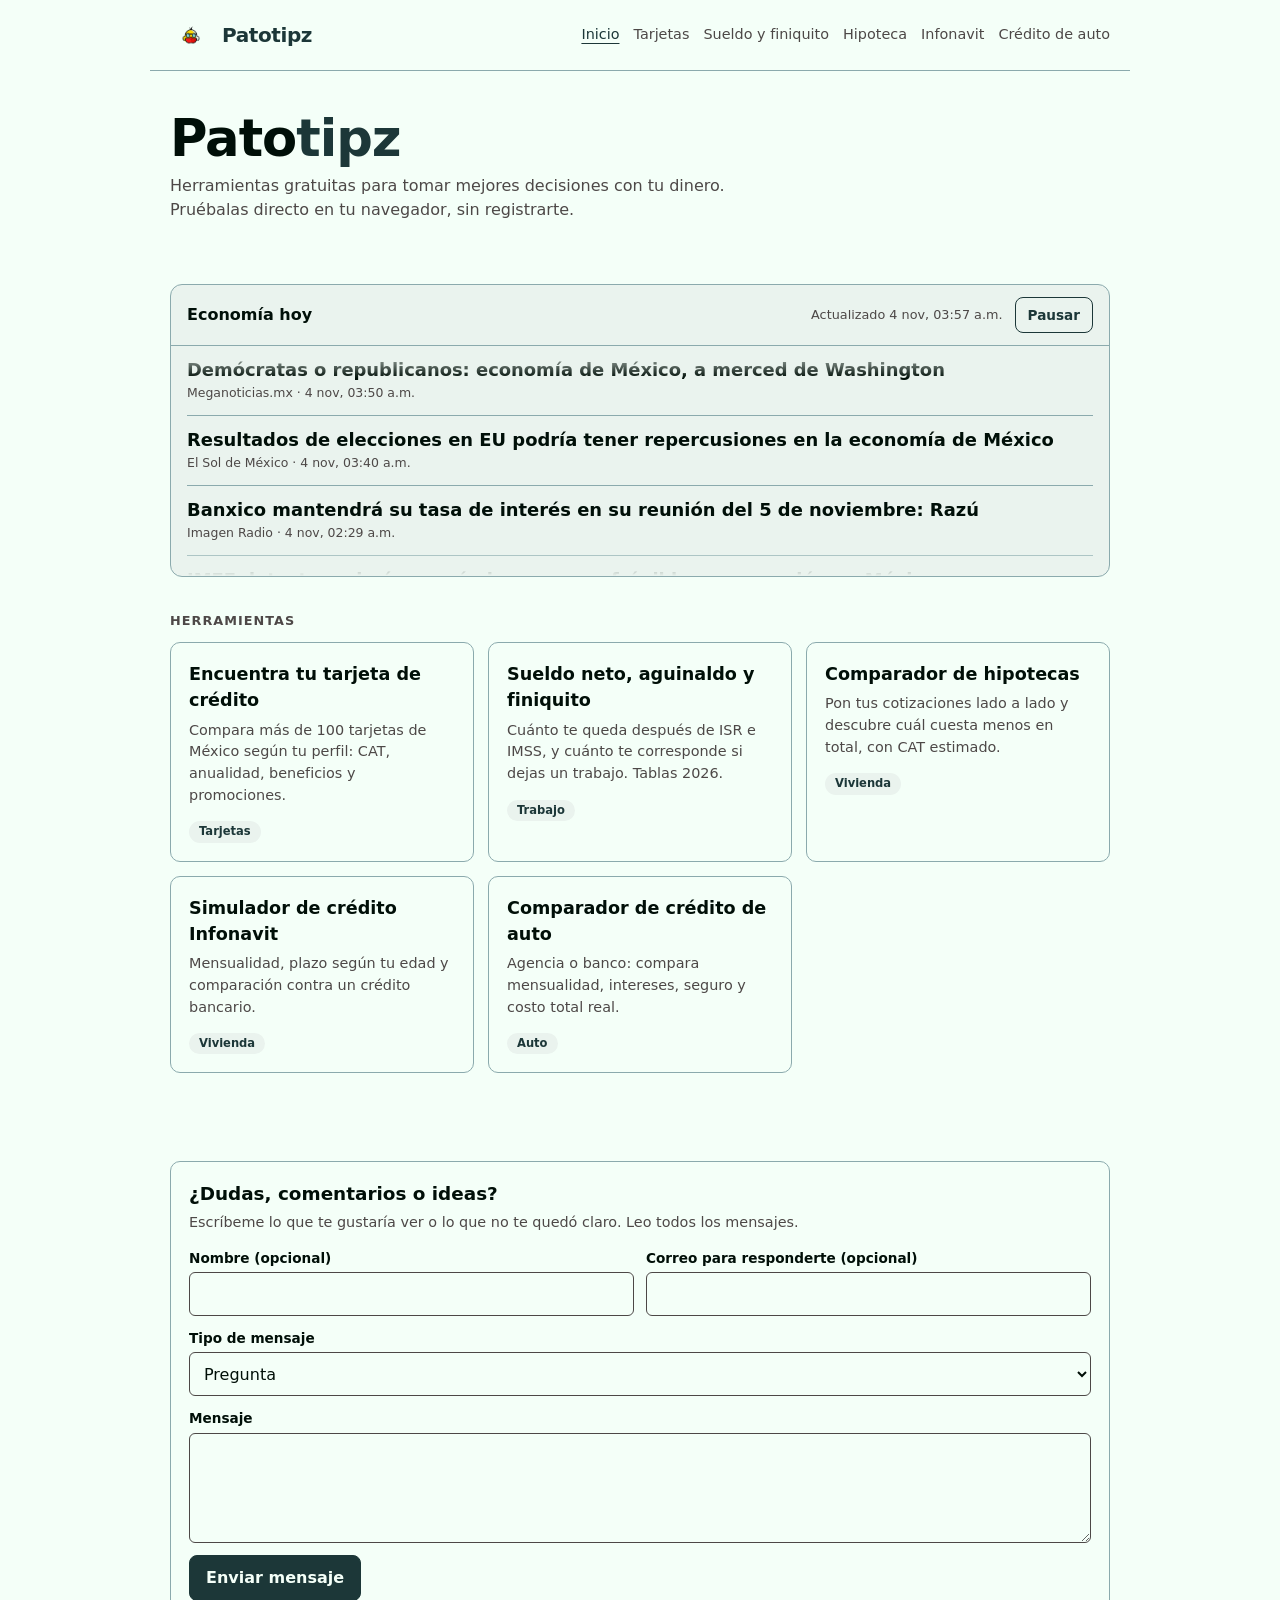
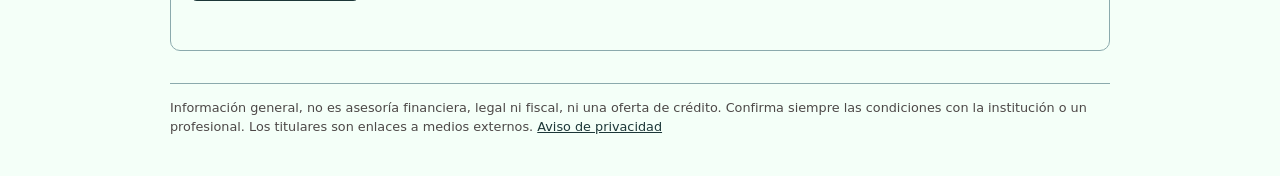
==== commit 1db45b03: "Add files via upload" ====
--- a/index.html
+++ b/index.html
@@ -32,6 +32,11 @@
 .prompter a:hover{color:var(--deep);text-decoration:underline}
 .prompter small{display:block;color:var(--muted);font-size:.78rem;margin-top:2px}
 @media (prefers-reduced-motion:reduce){.prompter{height:auto;max-height:260px;overflow-y:auto;-webkit-mask-image:none;mask-image:none}.prompter ul[aria-hidden=true]{display:none}}
+.ind-grid{display:grid;gap:10px;grid-template-columns:repeat(auto-fit,minmax(150px,1fr))}
+.ind{border:1px solid var(--line);border-radius:10px;padding:12px 14px;background:var(--bg)}
+.ind span{display:block;font-size:.78rem;color:var(--muted);font-weight:600}
+.ind b{display:block;font-size:1.3rem;color:var(--deep);font-variant-numeric:tabular-nums;line-height:1.3}
+.ind small{color:var(--muted);font-size:.74rem}
 </style>
 </head>
 <body>
@@ -46,6 +51,7 @@
     <a href="tarjetas.html">Tarjetas</a>
     <a href="sueldo.html">Sueldo y finiquito</a>
     <a href="hipoteca.html">Hipoteca</a>
+    <a href="infonavit.html">Infonavit</a>
     <a href="auto.html">Crédito de auto</a>
   </nav>
 </header>
@@ -54,6 +60,12 @@
     <h1>Pato<span>tipz</span></h1>
     <p class="lead">Herramientas gratuitas para tomar mejores decisiones con tu dinero. Pruébalas directo en tu navegador, sin registrarte.</p>
   </div>
+
+  <section class="sec" id="ind-sec" aria-labelledby="ind-t" hidden>
+    <h2 id="ind-t">Indicadores</h2>
+    <div class="ind-grid" id="ind-grid"></div>
+    <p class="note" id="ind-note"></p>
+  </section>
 
   <section class="sec" aria-labelledby="news-t">
     <div class="news">
@@ -71,12 +83,13 @@
       <a class="tool" href="tarjetas.html"><h3>Encuentra tu tarjeta de crédito</h3><p>Compara más de 100 tarjetas de México según tu perfil: CAT, anualidad, beneficios y promociones.</p><span class="tag">Tarjetas</span></a>
       <a class="tool" href="sueldo.html"><h3>Sueldo neto, aguinaldo y finiquito</h3><p>Cuánto te queda después de ISR e IMSS, y cuánto te corresponde si dejas un trabajo. Tablas 2026.</p><span class="tag">Trabajo</span></a>
       <a class="tool" href="hipoteca.html"><h3>Comparador de hipotecas</h3><p>Pon tus cotizaciones lado a lado y descubre cuál cuesta menos en total, con CAT estimado.</p><span class="tag">Vivienda</span></a>
+      <a class="tool" href="infonavit.html"><h3>Simulador de crédito Infonavit</h3><p>Mensualidad, plazo según tu edad y comparación contra un crédito bancario.</p><span class="tag">Vivienda</span></a>
       <a class="tool" href="auto.html"><h3>Comparador de crédito de auto</h3><p>Agencia o banco: compara mensualidad, intereses, seguro y costo total real.</p><span class="tag">Auto</span></a>
     </div>
   </section>
 </main>
 <div id="comments"></div>
-<footer class="site-f"><p>Información general, no es asesoría financiera, legal ni fiscal, ni una oferta de crédito. Confirma siempre las condiciones con la institución o un profesional. Los titulares son enlaces a medios externos.</p></footer>
+<footer class="site-f"><p>Información general, no es asesoría financiera, legal ni fiscal, ni una oferta de crédito. Confirma siempre las condiciones con la institución o un profesional. Los titulares son enlaces a medios externos. <a href="privacidad.html">Aviso de privacidad</a></p></footer>
 <script src="assets/config.js"></script>
 <script src="assets/site.js"></script>
 <script>
@@ -122,5 +135,23 @@
   PTZ.mountComments(document.getElementById('comments'), 'Inicio');
 })();
 </script>
+<script>
+(function () {
+  var sec = document.getElementById('ind-sec'), grid = document.getElementById('ind-grid'), note = document.getElementById('ind-note');
+  function fmt(it) {
+    var n = new Intl.NumberFormat('es-MX', { minimumFractionDigits: it.decimals, maximumFractionDigits: it.decimals }).format(it.value);
+    return it.kind === 'mxn' ? '$' + n : n + '%';
+  }
+  function day(iso) { var d = new Date(iso + 'T12:00:00'); return isNaN(d) ? '' : d.toLocaleDateString('es-MX', { day: 'numeric', month: 'short' }); }
+  fetch('data/indicators.json', { cache: 'no-store' }).then(function (r) { if (!r.ok) throw 0; return r.json(); }).then(function (d) {
+    var items = (d && d.items) || []; if (!items.length) return;
+    items.forEach(function (it) {
+      grid.appendChild(PTZ.el('div', { class: 'ind' }, [PTZ.el('span', { text: it.label }), PTZ.el('b', { text: fmt(it) }), PTZ.el('small', { text: day(it.date) })]));
+    });
+    note.textContent = 'Fuente: ' + (d.source || 'Banco de México') + '. Cada dato muestra la fecha de su última publicación.';
+    sec.hidden = false;
+  }).catch(function () {});
+})();
+</script>
 </body>
 </html>
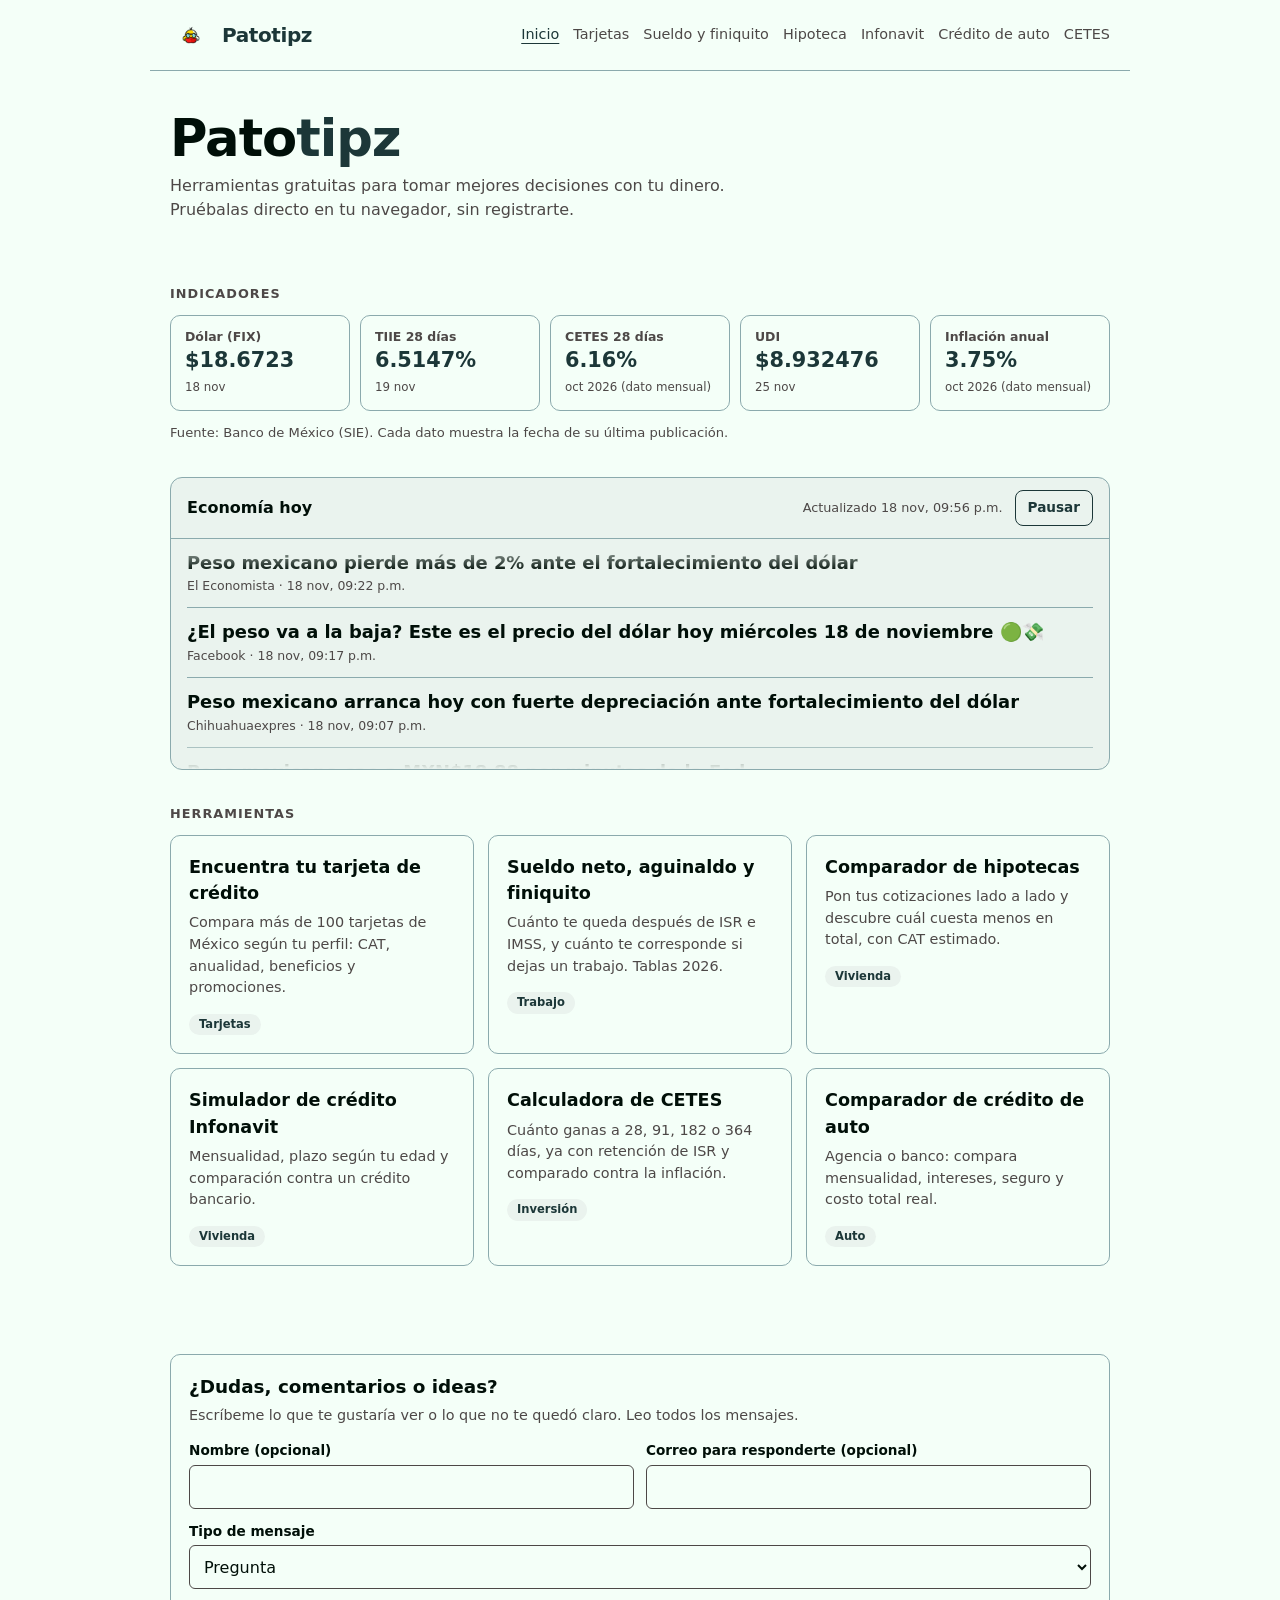
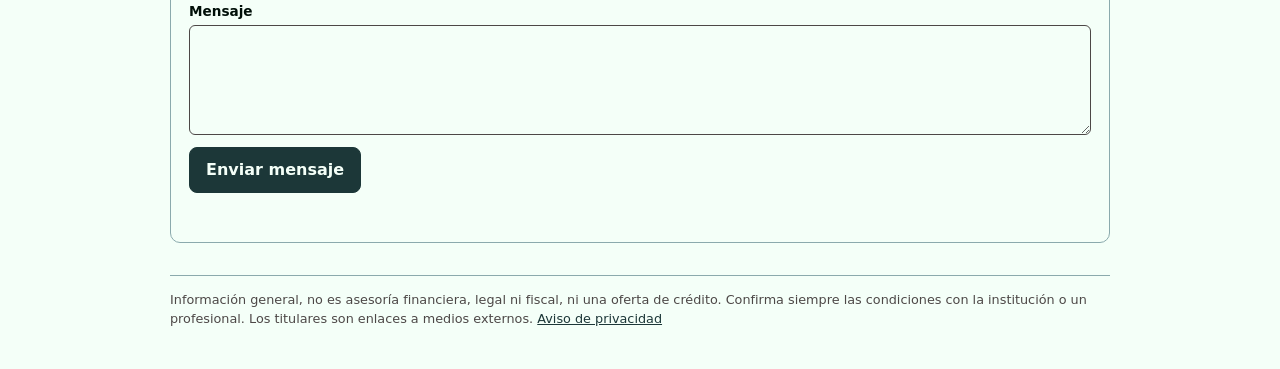
==== commit 1f0d1310: "Add files via upload" ====
--- a/index.html
+++ b/index.html
@@ -4,7 +4,13 @@
 <meta charset="utf-8">
 <meta name="viewport" content="width=device-width, initial-scale=1">
 <title>Patotipz</title>
-<meta name="description" content="Herramientas gratuitas de finanzas personales para México: tarjetas de crédito, sueldo neto, finiquito, hipoteca y crédito de auto.">
+<meta name="description" content="Herramientas gratuitas de finanzas personales para México: tarjetas de crédito, sueldo neto, finiquito, hipoteca crédito de auto y CETES.">
+<link rel="icon" type="image/png" href="assets/duck.png">
+<meta property="og:type" content="website">
+<meta property="og:title" content="Patotipz: herramientas de finanzas personales para México">
+<meta property="og:description" content="Tarjetas, sueldo neto, finiquito, hipoteca, Infonavit, crédito de auto y CETES. Gratis y sin registro.">
+<meta property="og:image" content="https://patotipz.github.io/patotipz/assets/duck.png">
+<meta name="twitter:card" content="summary">
 <link rel="stylesheet" href="assets/site.css">
 <link rel="stylesheet" href="assets/widgets.css">
 <style>
@@ -52,7 +58,7 @@
     <a href="sueldo.html">Sueldo y finiquito</a>
     <a href="hipoteca.html">Hipoteca</a>
     <a href="infonavit.html">Infonavit</a>
-    <a href="auto.html">Crédito de auto</a>
+    <a href="auto.html">Crédito de auto</a><a href="cetes.html">CETES</a>
   </nav>
 </header>
 <main>
@@ -84,6 +90,7 @@
       <a class="tool" href="sueldo.html"><h3>Sueldo neto, aguinaldo y finiquito</h3><p>Cuánto te queda después de ISR e IMSS, y cuánto te corresponde si dejas un trabajo. Tablas 2026.</p><span class="tag">Trabajo</span></a>
       <a class="tool" href="hipoteca.html"><h3>Comparador de hipotecas</h3><p>Pon tus cotizaciones lado a lado y descubre cuál cuesta menos en total, con CAT estimado.</p><span class="tag">Vivienda</span></a>
       <a class="tool" href="infonavit.html"><h3>Simulador de crédito Infonavit</h3><p>Mensualidad, plazo según tu edad y comparación contra un crédito bancario.</p><span class="tag">Vivienda</span></a>
+      <a class="tool" href="cetes.html"><h3>Calculadora de CETES</h3><p>Cuánto ganas a 28, 91, 182 o 364 días, ya con retención de ISR y comparado contra la inflación.</p><span class="tag">Inversión</span></a>
       <a class="tool" href="auto.html"><h3>Comparador de crédito de auto</h3><p>Agencia o banco: compara mensualidad, intereses, seguro y costo total real.</p><span class="tag">Auto</span></a>
     </div>
   </section>
@@ -142,11 +149,16 @@
     var n = new Intl.NumberFormat('es-MX', { minimumFractionDigits: it.decimals, maximumFractionDigits: it.decimals }).format(it.value);
     return it.kind === 'mxn' ? '$' + n : n + '%';
   }
-  function day(iso) { var d = new Date(iso + 'T12:00:00'); return isNaN(d) ? '' : d.toLocaleDateString('es-MX', { day: 'numeric', month: 'short' }); }
+  function day(iso, it) {
+    var d = new Date(iso + 'T12:00:00'); if (isNaN(d)) return '';
+    if (it && (it.id === 'SF282' || it.id === 'SP30578')) return d.toLocaleDateString('es-MX', { month: 'short', year: 'numeric' }).replace('.', '') + ' (dato mensual)';
+    var txt = d.toLocaleDateString('es-MX', { day: 'numeric', month: 'short' });
+    return d > new Date() ? 'vigente al ' + txt : txt;
+  }
   fetch('data/indicators.json', { cache: 'no-store' }).then(function (r) { if (!r.ok) throw 0; return r.json(); }).then(function (d) {
     var items = (d && d.items) || []; if (!items.length) return;
     items.forEach(function (it) {
-      grid.appendChild(PTZ.el('div', { class: 'ind' }, [PTZ.el('span', { text: it.label }), PTZ.el('b', { text: fmt(it) }), PTZ.el('small', { text: day(it.date) })]));
+      grid.appendChild(PTZ.el('div', { class: 'ind' }, [PTZ.el('span', { text: it.label }), PTZ.el('b', { text: fmt(it) }), PTZ.el('small', { text: day(it.date, it) })]));
     });
     note.textContent = 'Fuente: ' + (d.source || 'Banco de México') + '. Cada dato muestra la fecha de su última publicación.';
     sec.hidden = false;
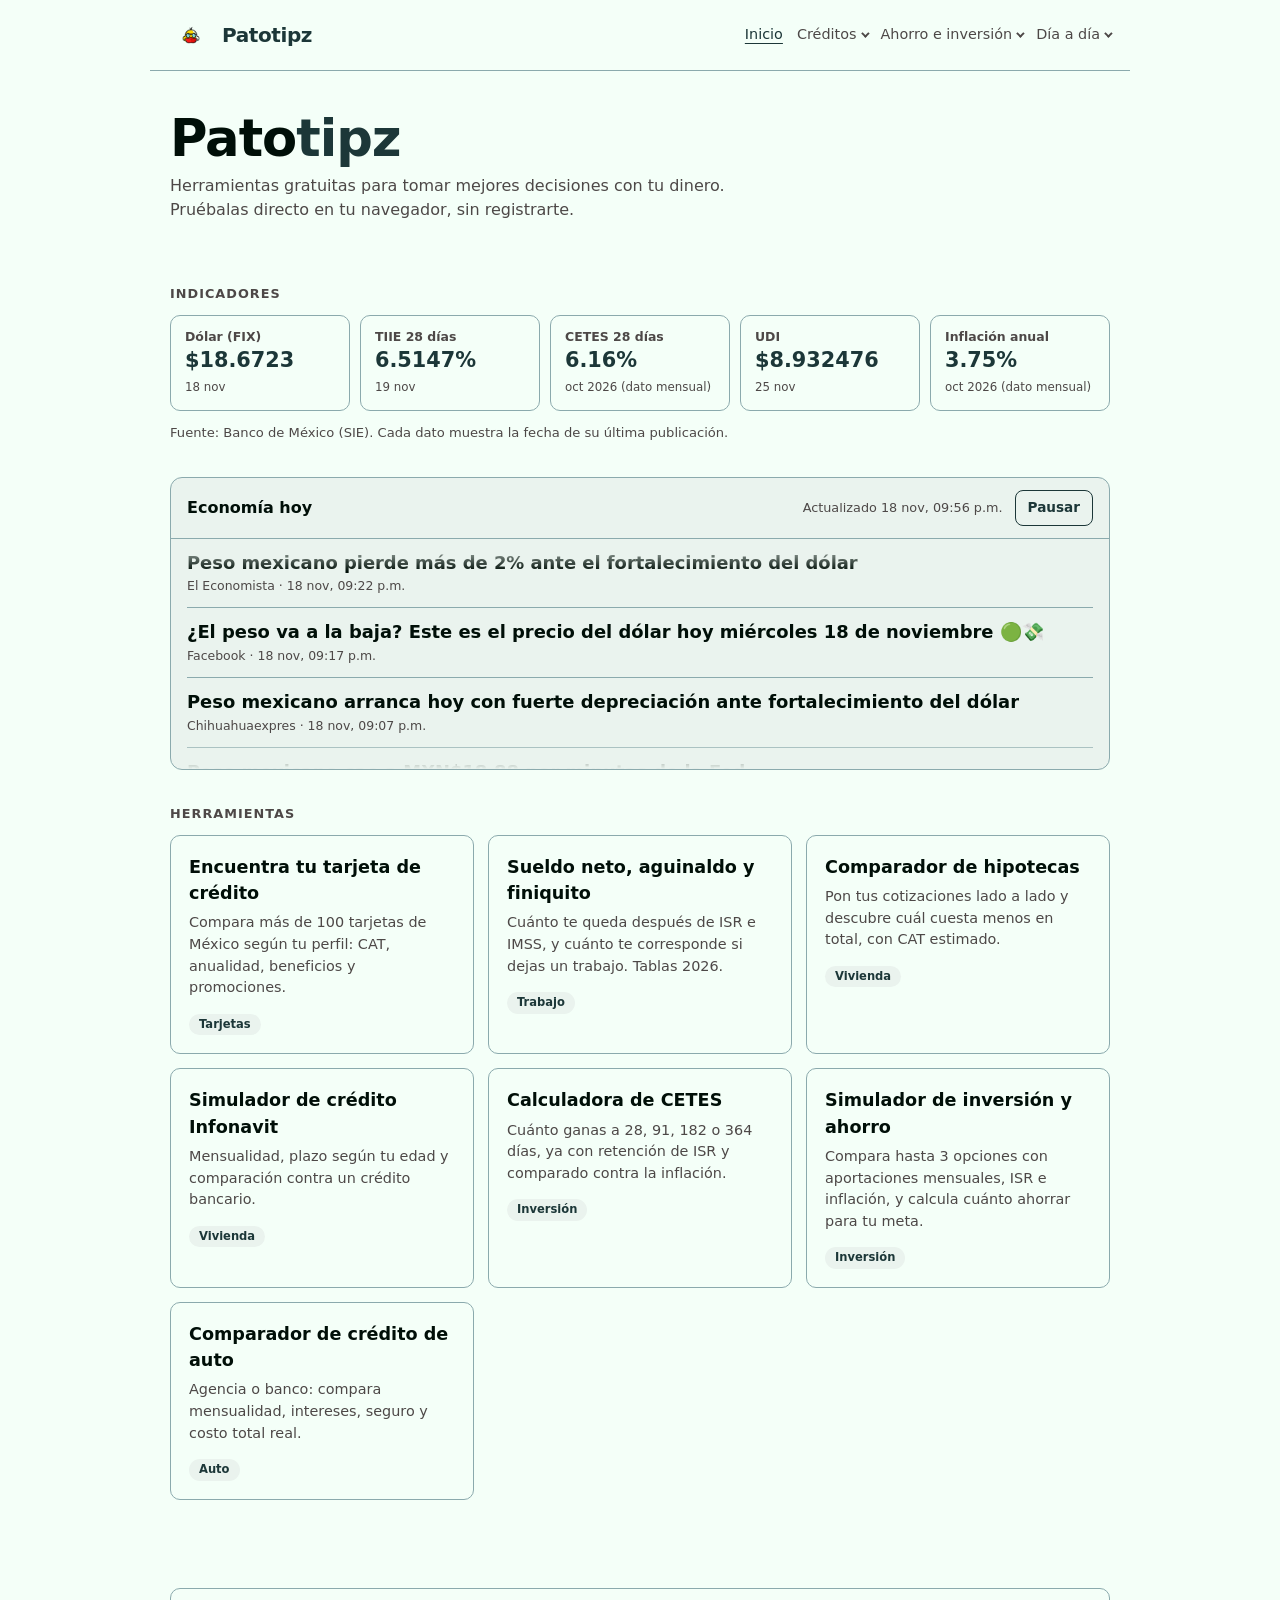
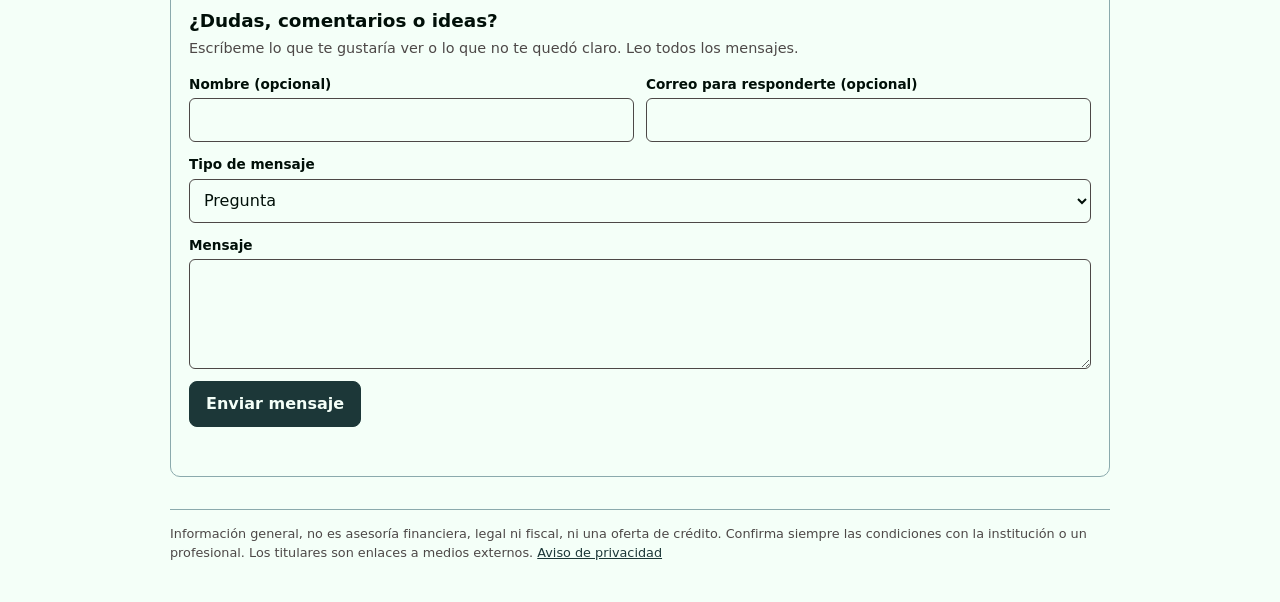
==== commit 36e03c0c: "Add files via upload" ====
--- a/index.html
+++ b/index.html
@@ -13,6 +13,7 @@
 <meta name="twitter:card" content="summary">
 <link rel="stylesheet" href="assets/site.css">
 <link rel="stylesheet" href="assets/widgets.css">
+<link rel="stylesheet" href="assets/nav.css">
 <style>
 .hero{padding:10px 0 6px}
 .hero h1{font-size:clamp(2.1rem,6vw,3.2rem)}
@@ -53,12 +54,7 @@
   </a>
 
   <nav aria-label="Principal">
-    <a href="index.html" aria-current="page">Inicio</a>
-    <a href="tarjetas.html">Tarjetas</a>
-    <a href="sueldo.html">Sueldo y finiquito</a>
-    <a href="hipoteca.html">Hipoteca</a>
-    <a href="infonavit.html">Infonavit</a>
-    <a href="auto.html">Crédito de auto</a><a href="cetes.html">CETES</a>
+    <a href="index.html" aria-current="page">Inicio</a><div class="grp"><button type="button" aria-expanded="false" aria-haspopup="true">Créditos</button><div class="sub"><a href="hipoteca.html">Hipoteca</a><a href="infonavit.html">Infonavit</a><a href="auto.html">Crédito de auto</a></div></div><div class="grp"><button type="button" aria-expanded="false" aria-haspopup="true">Ahorro e inversión</button><div class="sub"><a href="cetes.html">CETES</a><a href="inversion.html">Simulador de inversión</a></div></div><div class="grp"><button type="button" aria-expanded="false" aria-haspopup="true">Día a día</button><div class="sub"><a href="tarjetas.html">Tarjetas de crédito</a><a href="sueldo.html">Sueldo y finiquito</a></div></div>
   </nav>
 </header>
 <main>
@@ -91,6 +87,7 @@
       <a class="tool" href="hipoteca.html"><h3>Comparador de hipotecas</h3><p>Pon tus cotizaciones lado a lado y descubre cuál cuesta menos en total, con CAT estimado.</p><span class="tag">Vivienda</span></a>
       <a class="tool" href="infonavit.html"><h3>Simulador de crédito Infonavit</h3><p>Mensualidad, plazo según tu edad y comparación contra un crédito bancario.</p><span class="tag">Vivienda</span></a>
       <a class="tool" href="cetes.html"><h3>Calculadora de CETES</h3><p>Cuánto ganas a 28, 91, 182 o 364 días, ya con retención de ISR y comparado contra la inflación.</p><span class="tag">Inversión</span></a>
+      <a class="tool" href="inversion.html"><h3>Simulador de inversión y ahorro</h3><p>Compara hasta 3 opciones con aportaciones mensuales, ISR e inflación, y calcula cuánto ahorrar para tu meta.</p><span class="tag">Inversión</span></a>
       <a class="tool" href="auto.html"><h3>Comparador de crédito de auto</h3><p>Agencia o banco: compara mensualidad, intereses, seguro y costo total real.</p><span class="tag">Auto</span></a>
     </div>
   </section>
@@ -165,5 +162,6 @@
   }).catch(function () {});
 })();
 </script>
+<script src="assets/nav.js"></script>
 </body>
 </html>
--- a/assets/nav.css
+++ b/assets/nav.css
@@ -0,0 +1,25 @@
+/* Menú con submenús. Usa las variables de color de site.css. */
+.site-h nav { align-items: center; }
+.site-h nav .grp { position: relative; }
+.site-h nav .grp > button {
+  font: inherit; color: var(--muted); background: none; border: 0; cursor: pointer;
+  padding: 4px 0; display: inline-flex; align-items: center; gap: 4px;
+}
+.site-h nav .grp > button::after { content: ""; width: 6px; height: 6px; border: solid currentColor; border-width: 0 2px 2px 0; transform: rotate(45deg) translateY(-2px); }
+.site-h nav .grp > button:hover, .site-h nav .grp.cur > button, .site-h nav .grp.open > button { color: var(--deep); }
+.site-h nav .grp.cur > button { text-decoration: underline; text-underline-offset: 4px; }
+.site-h nav .sub {
+  display: none; position: absolute; top: 100%; left: -12px; z-index: 20; min-width: 210px;
+  background: var(--panel); border: 1px solid var(--line); border-radius: 10px; padding: 6px; margin-top: 4px;
+  box-shadow: 0 8px 24px rgba(0, 15, 8, .18);
+}
+.site-h nav .grp.open .sub, .site-h nav .grp:hover .sub, .site-h nav .grp:focus-within .sub { display: block; }
+.site-h nav .sub a { display: block; padding: 9px 12px; border-radius: 6px; white-space: nowrap; }
+.site-h nav .sub a:hover { background: var(--surface); text-decoration: none; }
+.site-h nav .sub a[aria-current="page"] { color: var(--deep); font-weight: 700; text-decoration: none; }
+@media (max-width: 640px) {
+  .site-h nav { width: 100%; gap: 2px 16px; }
+  .site-h nav .grp:hover .sub { display: none; }           /* en celular solo abre con toque */
+  .site-h nav .grp.open .sub { display: block; }
+  .site-h nav .sub { min-width: 190px; }
+}
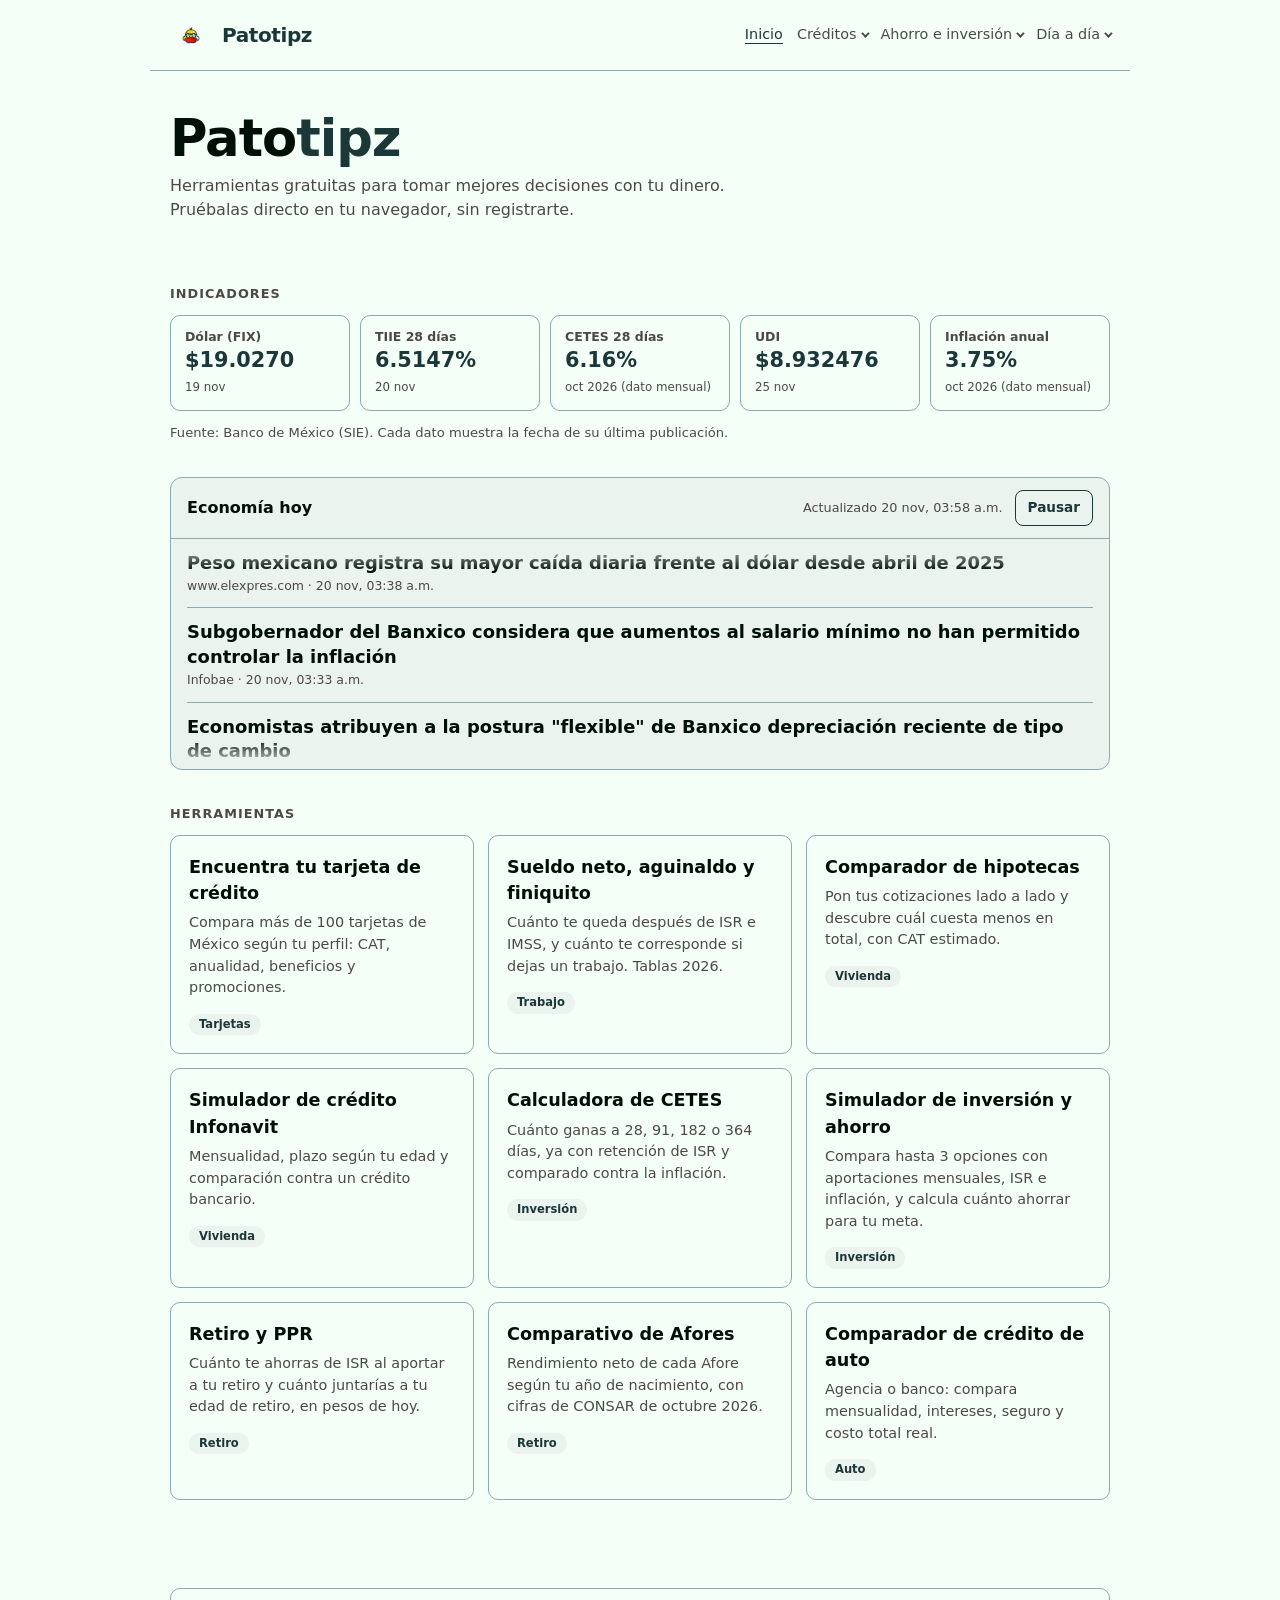
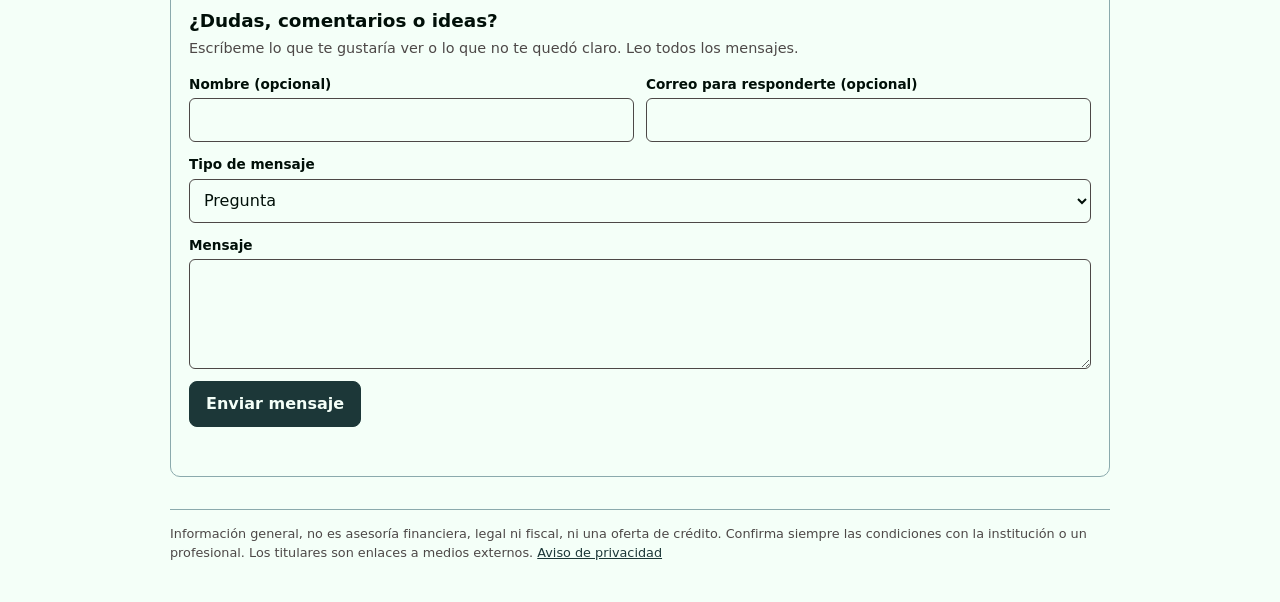
==== commit 835010c8: "Add files via upload" ====
--- a/index.html
+++ b/index.html
@@ -54,7 +54,7 @@
   </a>
 
   <nav aria-label="Principal">
-    <a href="index.html" aria-current="page">Inicio</a><div class="grp"><button type="button" aria-expanded="false" aria-haspopup="true">Créditos</button><div class="sub"><a href="hipoteca.html">Hipoteca</a><a href="infonavit.html">Infonavit</a><a href="auto.html">Crédito de auto</a></div></div><div class="grp"><button type="button" aria-expanded="false" aria-haspopup="true">Ahorro e inversión</button><div class="sub"><a href="cetes.html">CETES</a><a href="inversion.html">Simulador de inversión</a></div></div><div class="grp"><button type="button" aria-expanded="false" aria-haspopup="true">Día a día</button><div class="sub"><a href="tarjetas.html">Tarjetas de crédito</a><a href="sueldo.html">Sueldo y finiquito</a></div></div>
+    <a href="index.html" aria-current="page">Inicio</a><div class="grp"><button type="button" aria-expanded="false" aria-haspopup="true">Créditos</button><div class="sub"><a href="hipoteca.html">Hipoteca</a><a href="infonavit.html">Infonavit</a><a href="auto.html">Crédito de auto</a></div></div><div class="grp"><button type="button" aria-expanded="false" aria-haspopup="true">Ahorro e inversión</button><div class="sub"><a href="cetes.html">CETES</a><a href="inversion.html">Simulador de inversión</a><a href="retiro.html">Retiro y PPR</a><a href="afores.html">Comparativo de Afores</a></div></div><div class="grp"><button type="button" aria-expanded="false" aria-haspopup="true">Día a día</button><div class="sub"><a href="tarjetas.html">Tarjetas de crédito</a><a href="sueldo.html">Sueldo y finiquito</a></div></div>
   </nav>
 </header>
 <main>
@@ -88,6 +88,8 @@
       <a class="tool" href="infonavit.html"><h3>Simulador de crédito Infonavit</h3><p>Mensualidad, plazo según tu edad y comparación contra un crédito bancario.</p><span class="tag">Vivienda</span></a>
       <a class="tool" href="cetes.html"><h3>Calculadora de CETES</h3><p>Cuánto ganas a 28, 91, 182 o 364 días, ya con retención de ISR y comparado contra la inflación.</p><span class="tag">Inversión</span></a>
       <a class="tool" href="inversion.html"><h3>Simulador de inversión y ahorro</h3><p>Compara hasta 3 opciones con aportaciones mensuales, ISR e inflación, y calcula cuánto ahorrar para tu meta.</p><span class="tag">Inversión</span></a>
+      <a class="tool" href="retiro.html"><h3>Retiro y PPR</h3><p>Cuánto te ahorras de ISR al aportar a tu retiro y cuánto juntarías a tu edad de retiro, en pesos de hoy.</p><span class="tag">Retiro</span></a>
+      <a class="tool" href="afores.html"><h3>Comparativo de Afores</h3><p>Rendimiento neto de cada Afore según tu año de nacimiento, con cifras de CONSAR de octubre 2026.</p><span class="tag">Retiro</span></a>
       <a class="tool" href="auto.html"><h3>Comparador de crédito de auto</h3><p>Agencia o banco: compara mensualidad, intereses, seguro y costo total real.</p><span class="tag">Auto</span></a>
     </div>
   </section>
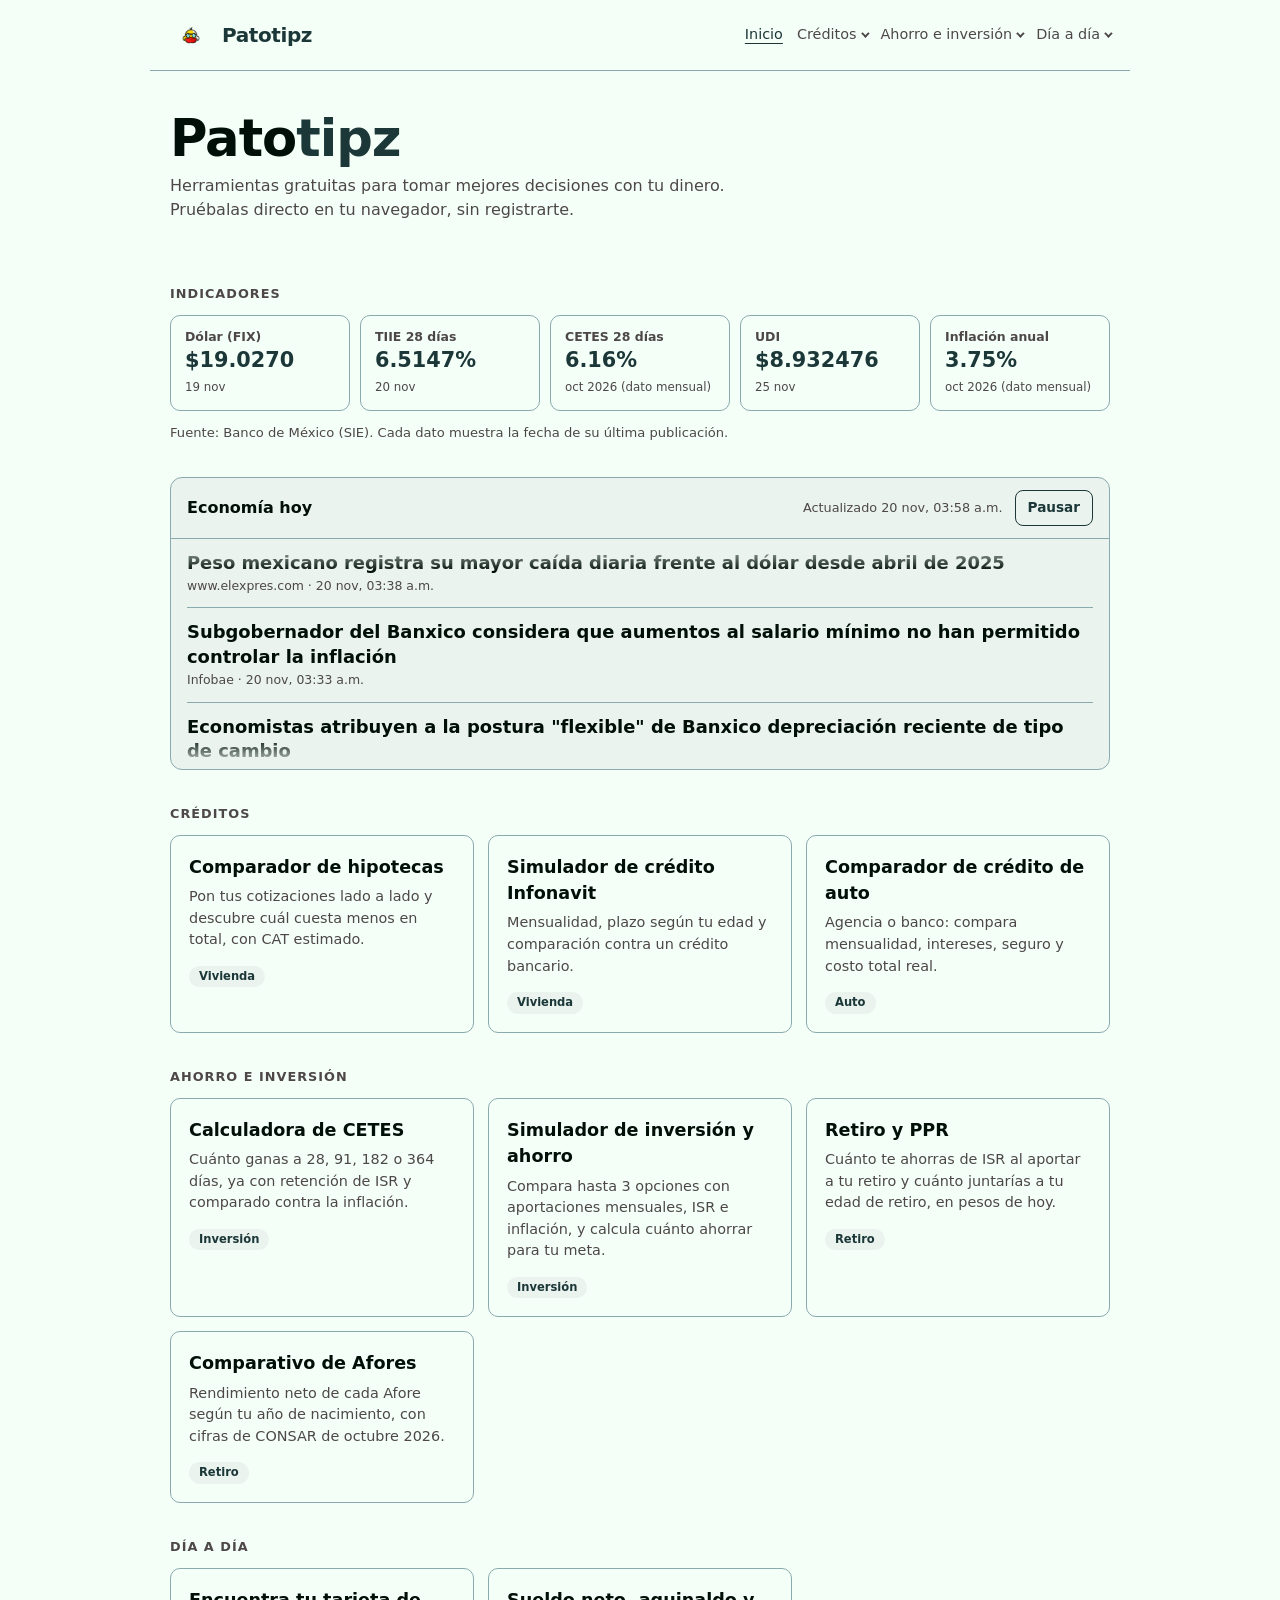
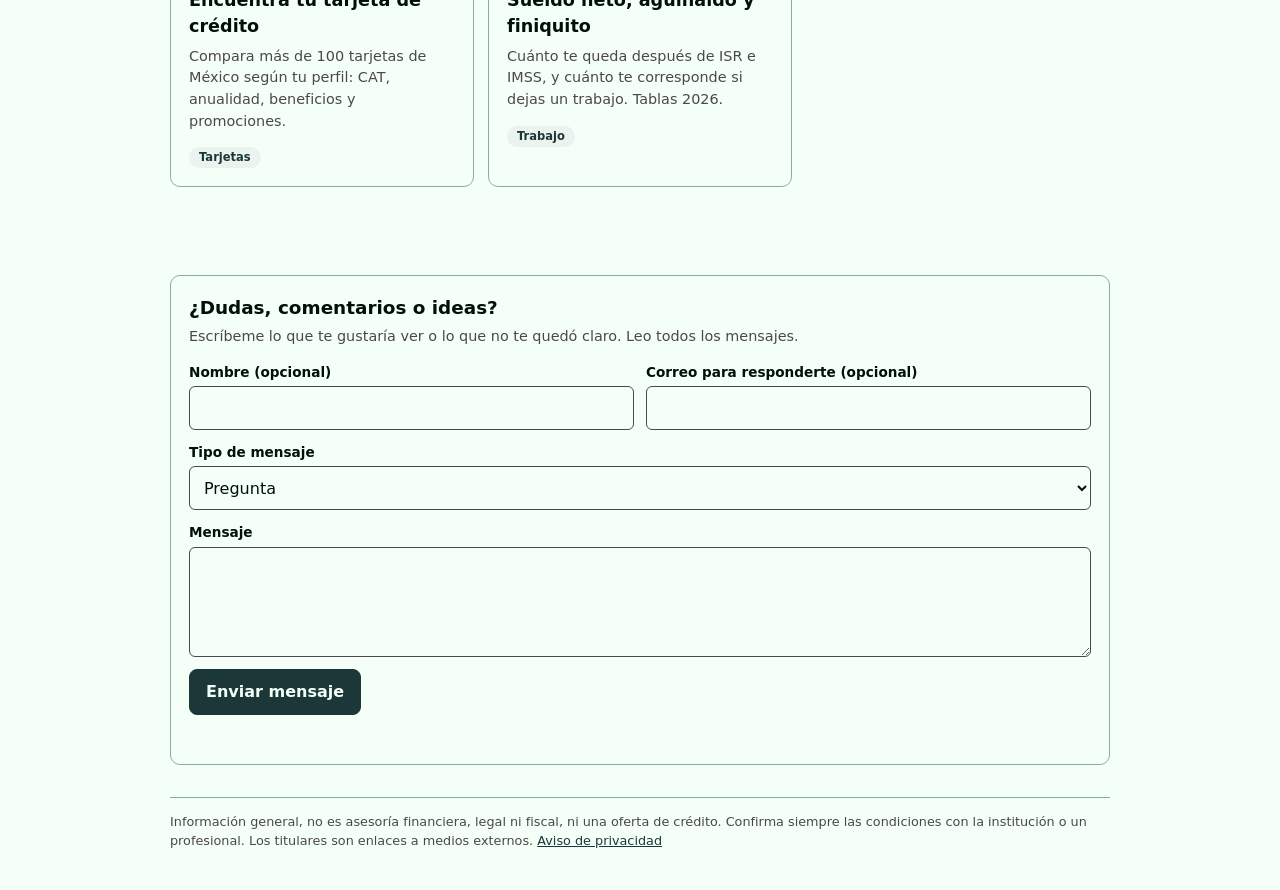
==== commit 2e2bc853: "Add files via upload" ====
--- a/index.html
+++ b/index.html
@@ -79,18 +79,30 @@
     </div>
   </section>
 
-  <section class="sec" aria-labelledby="tools-t">
-    <h2 id="tools-t">Herramientas</h2>
+  <section class="sec" aria-labelledby="cred-t">
+    <h2 id="cred-t">Créditos</h2>
     <div class="grid">
-      <a class="tool" href="tarjetas.html"><h3>Encuentra tu tarjeta de crédito</h3><p>Compara más de 100 tarjetas de México según tu perfil: CAT, anualidad, beneficios y promociones.</p><span class="tag">Tarjetas</span></a>
-      <a class="tool" href="sueldo.html"><h3>Sueldo neto, aguinaldo y finiquito</h3><p>Cuánto te queda después de ISR e IMSS, y cuánto te corresponde si dejas un trabajo. Tablas 2026.</p><span class="tag">Trabajo</span></a>
       <a class="tool" href="hipoteca.html"><h3>Comparador de hipotecas</h3><p>Pon tus cotizaciones lado a lado y descubre cuál cuesta menos en total, con CAT estimado.</p><span class="tag">Vivienda</span></a>
       <a class="tool" href="infonavit.html"><h3>Simulador de crédito Infonavit</h3><p>Mensualidad, plazo según tu edad y comparación contra un crédito bancario.</p><span class="tag">Vivienda</span></a>
+      <a class="tool" href="auto.html"><h3>Comparador de crédito de auto</h3><p>Agencia o banco: compara mensualidad, intereses, seguro y costo total real.</p><span class="tag">Auto</span></a>
+    </div>
+  </section>
+
+  <section class="sec" aria-labelledby="ahorro-t">
+    <h2 id="ahorro-t">Ahorro e inversión</h2>
+    <div class="grid">
       <a class="tool" href="cetes.html"><h3>Calculadora de CETES</h3><p>Cuánto ganas a 28, 91, 182 o 364 días, ya con retención de ISR y comparado contra la inflación.</p><span class="tag">Inversión</span></a>
       <a class="tool" href="inversion.html"><h3>Simulador de inversión y ahorro</h3><p>Compara hasta 3 opciones con aportaciones mensuales, ISR e inflación, y calcula cuánto ahorrar para tu meta.</p><span class="tag">Inversión</span></a>
       <a class="tool" href="retiro.html"><h3>Retiro y PPR</h3><p>Cuánto te ahorras de ISR al aportar a tu retiro y cuánto juntarías a tu edad de retiro, en pesos de hoy.</p><span class="tag">Retiro</span></a>
       <a class="tool" href="afores.html"><h3>Comparativo de Afores</h3><p>Rendimiento neto de cada Afore según tu año de nacimiento, con cifras de CONSAR de octubre 2026.</p><span class="tag">Retiro</span></a>
-      <a class="tool" href="auto.html"><h3>Comparador de crédito de auto</h3><p>Agencia o banco: compara mensualidad, intereses, seguro y costo total real.</p><span class="tag">Auto</span></a>
+    </div>
+  </section>
+
+  <section class="sec" aria-labelledby="dia-t">
+    <h2 id="dia-t">Día a día</h2>
+    <div class="grid">
+      <a class="tool" href="tarjetas.html"><h3>Encuentra tu tarjeta de crédito</h3><p>Compara más de 100 tarjetas de México según tu perfil: CAT, anualidad, beneficios y promociones.</p><span class="tag">Tarjetas</span></a>
+      <a class="tool" href="sueldo.html"><h3>Sueldo neto, aguinaldo y finiquito</h3><p>Cuánto te queda después de ISR e IMSS, y cuánto te corresponde si dejas un trabajo. Tablas 2026.</p><span class="tag">Trabajo</span></a>
     </div>
   </section>
 </main>
